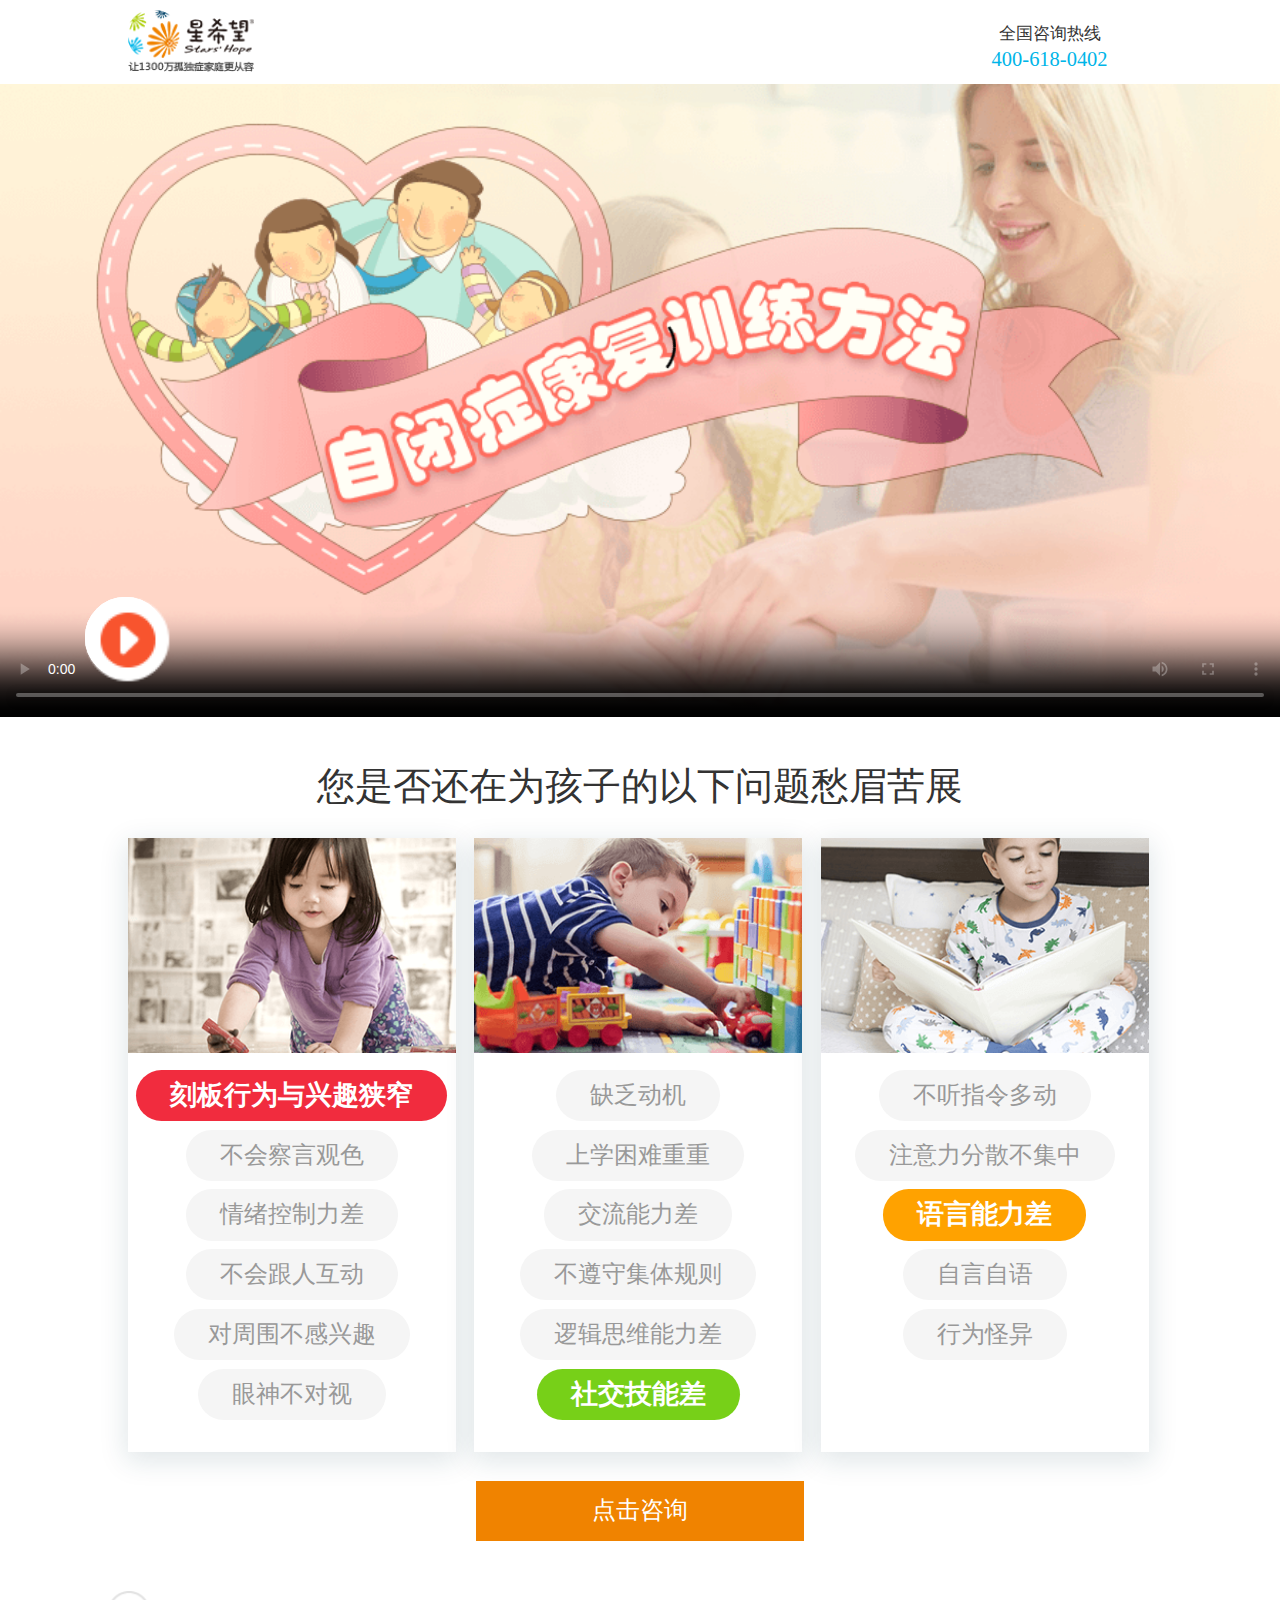
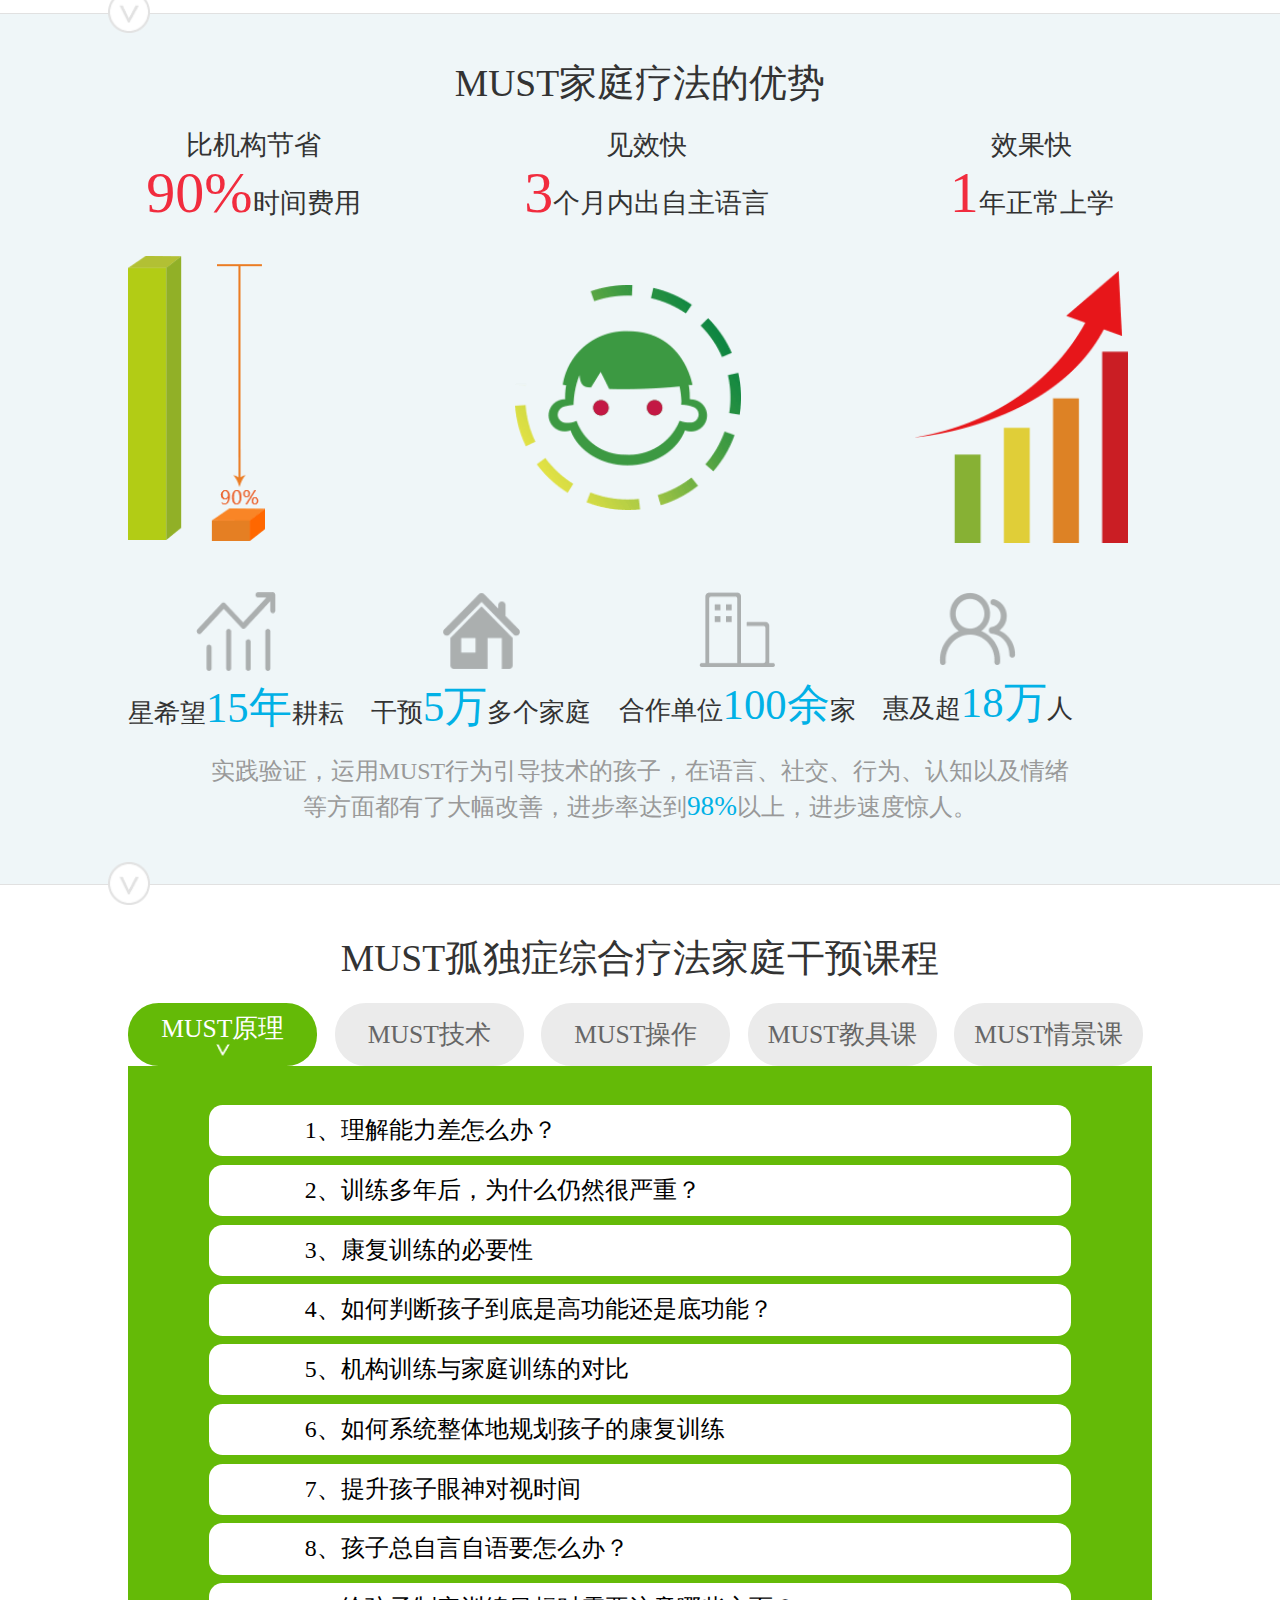
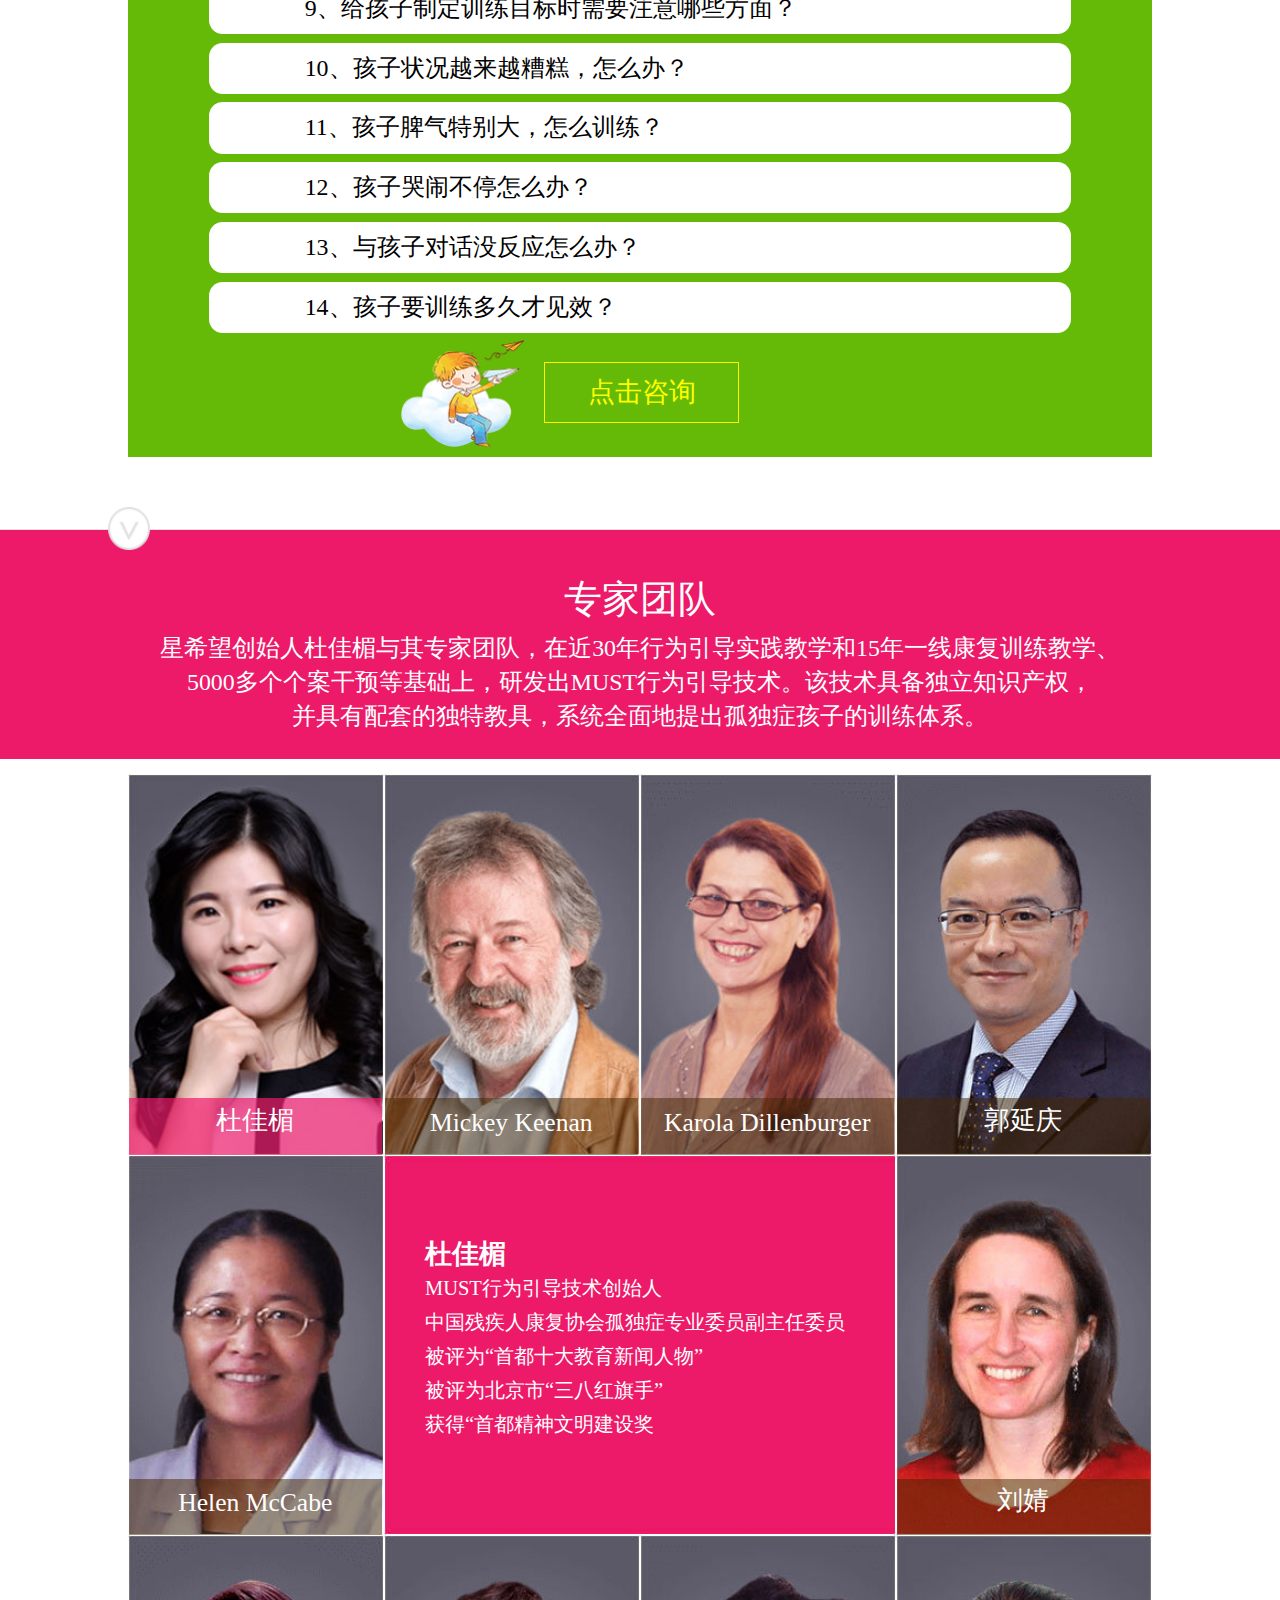
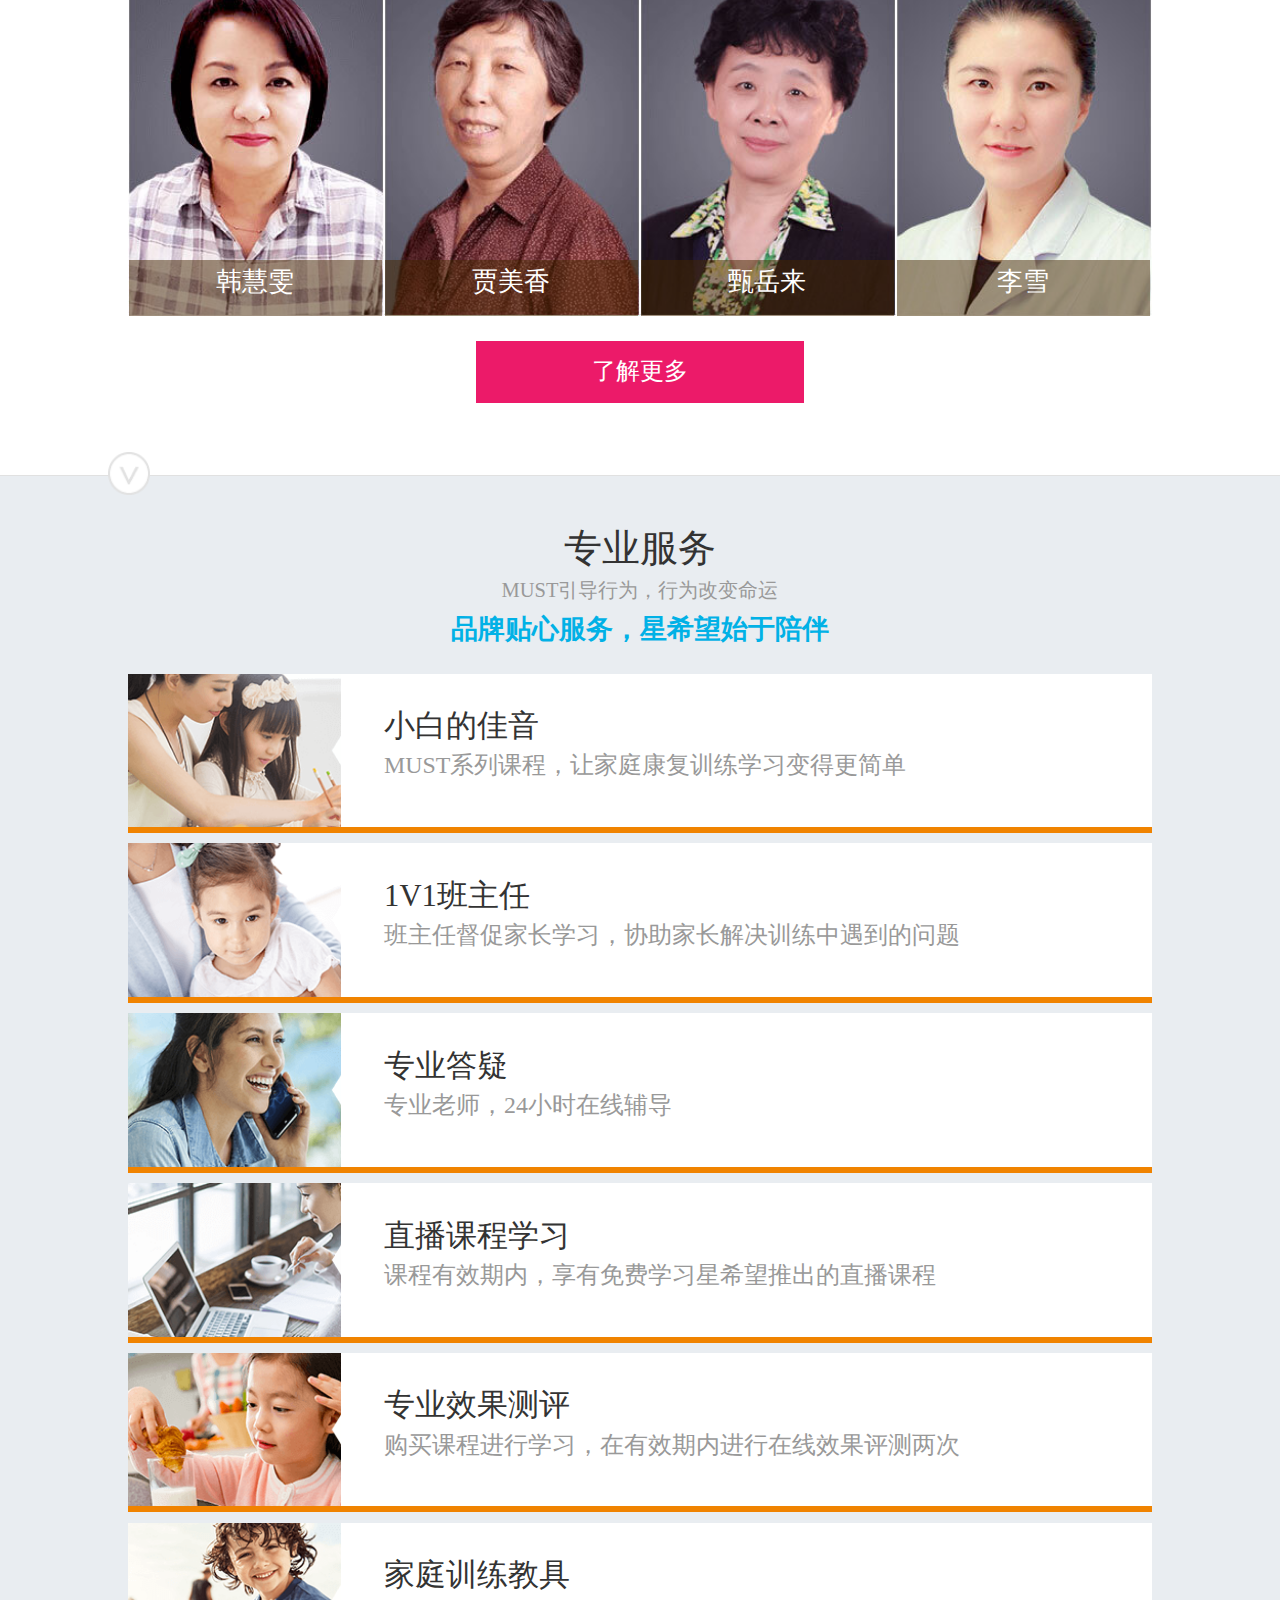
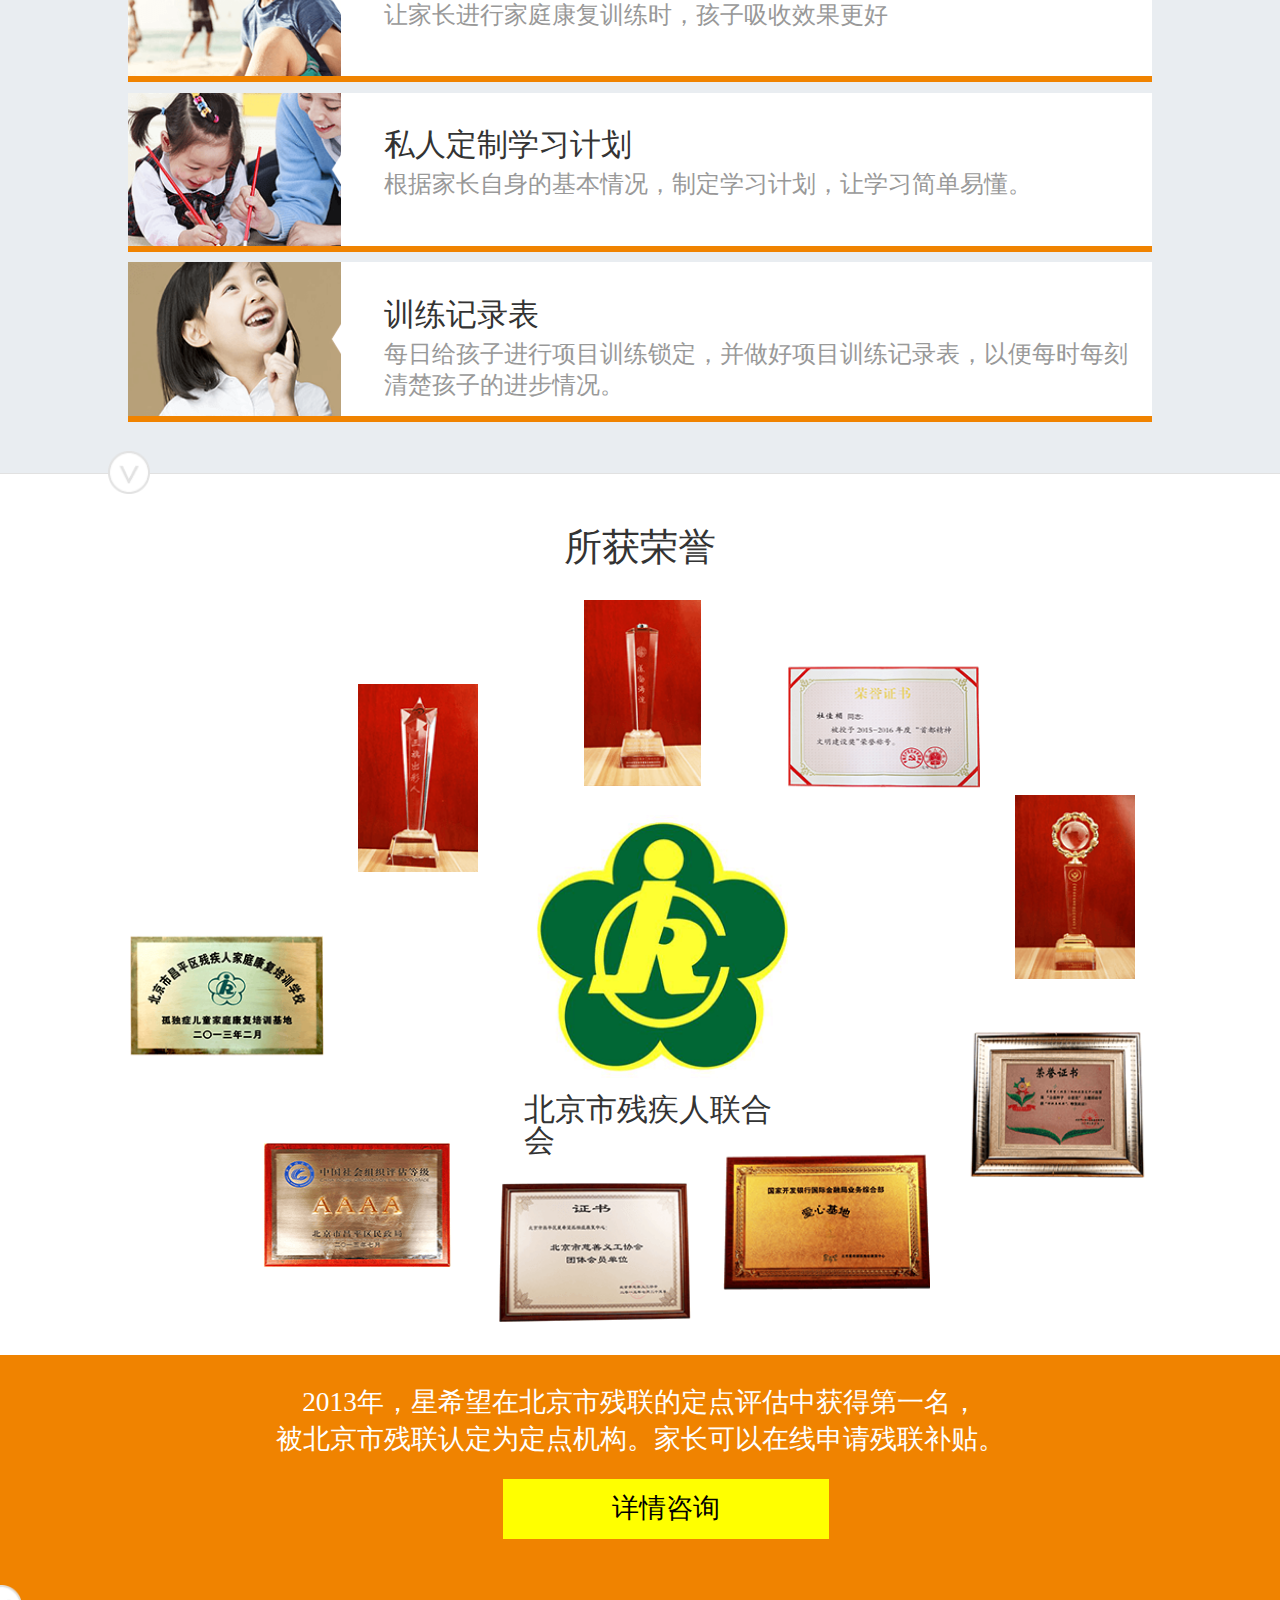
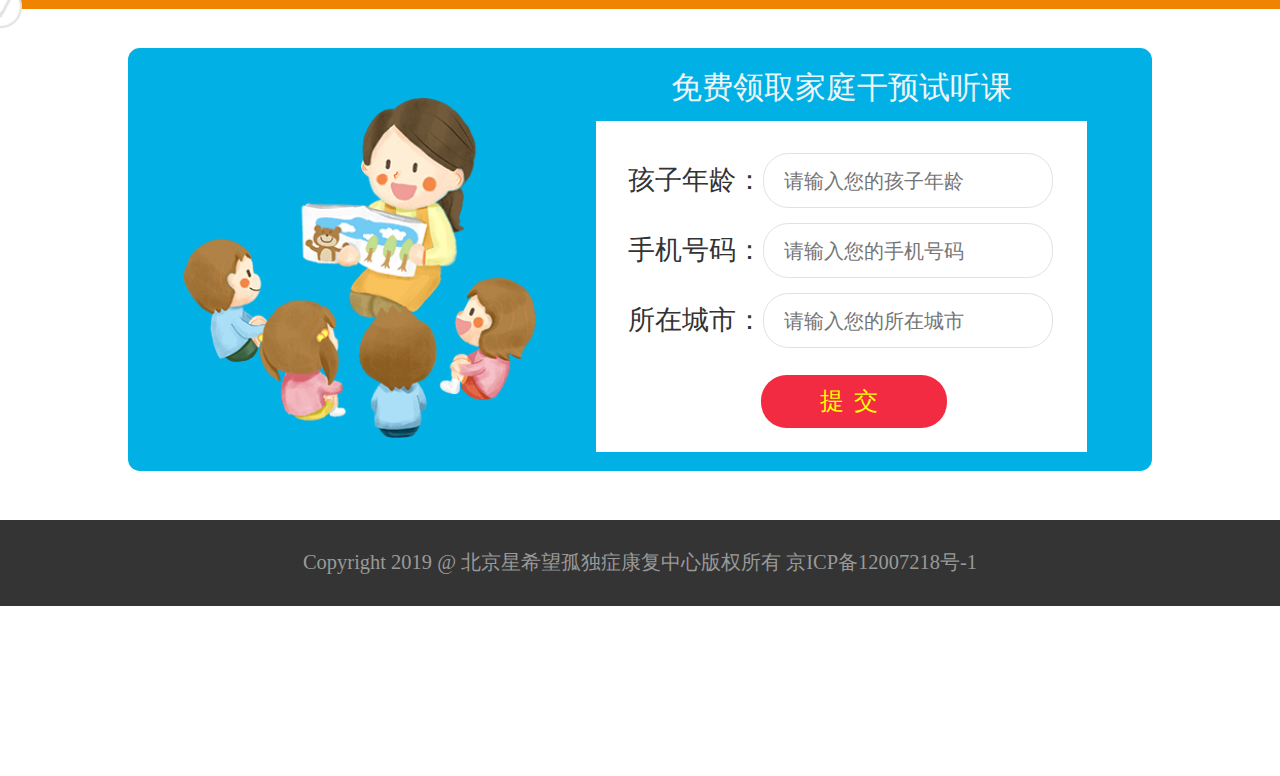
==== m-index.html @ d0482c23 "将页面分成两个" ====
<!DOCTYPE html>
<html lang="en">
<head>
    <meta charset="UTF-8">
    <meta name="viewport" content="width=device-width, initial-scale=1.0">
    <meta http-equiv="X-UA-Compatible" content="ie=edge">
    <meta name="description" content="希望教育成立于2011年，以“MUST行为引导技术”为核心，旗下包括 “星希望康复中心”、“星希望网校”、“MUST研发中心”三大业务板块。致力于为孤独症儿童和家庭及康复训练师，提供评估、干预、培训一体化的专业服务。">
    <title>星希望网校_专注自闭症行业，研发自闭症家庭干预训练课程，让更多家庭更从容!</title>
    <link rel="stylesheet" href="./common/css/reset.css">
    <link rel="stylesheet" href="./mobile/css/index.css">
    <script src="./common/js/jquery-1.11.3.js"></script>
    <script src="./common/js/index.js"></script>
    <script src="./mobile/js/index.js"></script>
   
   
    <script type="text/javascript">
        //移动端   设计图纸是750px
        $(function(){ 
                document.querySelector("html").style.opacity = 1;
                $("html").css("fontSize",parseInt($(window).width()) / 7.5 +"px");
                $(window).resize(function(){
                    $("html").css("fontSize",parseInt($(window).width()) / 7.5 +"px");
                    document.getElementsByTagName("html")[0].style.opacity = 1;
    
                });
           
        });
    </script>
</head>
<body>
   
  
    <!-- 头部部分 -->
    <div class="header">
        <div class="content2 clearfix">
            <div class="logo fl"></div>
            <a href="tel:400-618-0402">
              <div class="contact fr">
                  <p class="p1">全国咨询热线</p>
                  <p class="p2">400-618-0402</p>
              </div>
            </a>
        </div>
    </div>
   
     <!-- 小视频 -->
     <div class="attention">
        <video poster="/common/images/video.png" id="source" src = "https://www.xingxiwang.net/data/upload/videos/video.mp4" type="video/mp4"  preload controls >
            您的浏览器版本过低不支持Video标签，请您升级此浏览器。
        </video>
        <div class="wave-wrap" onclick="playVid()" id="play_btn">
          <div class="circle1"></div>
          <div class="circle2"></div>
          <div class="circle3"></div>
        </div>
    </div>
    <!--存在问题部分 -->
    <div class="problem">
        <div class="content2">
            <div class="pro-h">您是否还在为孩子的以下问题愁眉苦展</div>
            <ul class="pro-list">
                <li>
                    <div class="img">
                        <img src="/common/images/problem.png" alt="">
                    </div>
                    <div class="p-text">
                        <p class="red active">刻板行为与兴趣狭窄</p>
                        <p>不会察言观色</p>
                        <p>情绪控制力差</p>
                        <p>不会跟人互动</p>
                        <p>对周围不感兴趣</p>
                        <p>眼神不对视</p>
                    </div>
                </li>
                <li>
                    <div class="img">
                        <img src="/common/images/problem2.png" alt="">
                    </div>
                    <div class="p-text">
                        <p>缺乏动机</p>
                        <p>上学困难重重</p>
                        <p> 交流能力差</p>
                        <p>不遵守集体规则</p>
                        <p>逻辑思维能力差</p>
                        <p class="green active">社交技能差</p>
                    </div>
                </li>
                <li>
                    <div class="img">
                        <img src="/common/images/problem3.png" alt="">
                    </div>
                    <div class="p-text">
                        <p>不听指令多动</p>
                        <p>注意力分散不集中</p>
                        <p class="yellow active">语言能力差</p>
                        <p>自言自语</p>
                        <p>行为怪异</p>
                    </div>
                </li>
            </ul>
            <a href="https://tb.53kf.com/code/client/10182209/1"class="pro-btn" target="_blank">点击咨询 </a>
            <div class="circle"></div>
        </div>
    </div>
    <!-- MUST家庭疗法的优势 -->
    <div class="advantage">
        <div class="content">
            <div class="adv-h">MUST家庭疗法的优势</div>
            <ul class="adv-list clearfix">
                <li class="adv-li">
                    <div class="adv-txt">
                        比机构节省<br/><span>90%</span>时间费用
                    </div>
                    <div class="adv-img">
                        <img src="/common/images/sdv.png" alt="">
                    </div>
                </li>
                <li class="adv-li2">
                    <div class="adv-txt">
                        见效快<br/><span>3</span>个月内出自主语言
                    </div>
                    <div class="adv-img">
                        <img src="/common/images/sdv2.png" alt="">
                    </div>
                </li>
                <li class="adv-li3">
                    <div class="adv-txt">
                        效果快<br/><span>1</span>年正常上学
                    </div>
                    <div class="adv-img">
                        <img src="/common/images/sdv3.png" alt="">
                    </div>
                </li>
            </ul>
            <ul class="adv-list2">
                <li>
                    <div class="a1"></div>
                    <p>星希望<span>15年</span>耕耘</p>
                </li>
                <li>
                    <div class="a2"></div>
                    <p>干预<span>5万</span>多个家庭</p>
                </li>
                <li>
                    <div class="a3"></div>
                    <p>合作单位<span>100余</span>家</p>
                </li>
                <li>
                    <div class="a4"></div>
                    <p>惠及超<span>18万</span>人</p>
                </li>
            </ul>
            <div class="adv-footer">
                实践验证，运用MUST行为引导技术的孩子，在语言、社交、行为、认知以及情绪<br/>
                等方面都有了大幅改善，进步率达到<span>98%</span>以上，进步速度惊人。
            </div>
            <div class="circle"></div>
        </div>
    </div>
    <!-- MUST孤独症综合疗法家庭干预课程 -->
    <div class="course">
        <div class="content">
            <div class="course-h">MUST孤独症综合疗法家庭干预课程</div>
            <div class="tab">
                <ul class="tab-menu clearfix">
                    <li class="show isrequired"><span>MUST原理</span><i></i></li>
                    <li><span>MUST技术</span></li>
                    <li><span>MUST操作</span></li>
                    <li><span>MUST教具课</span></li>
                    <li><span>MUST情景课</span></li>
                </ul>
                <div class="tab-box">
                    <div>
                        <ul>   
                            <li>1、理解能力差怎么办？</li> 
                            <li>2、训练多年后，为什么仍然很严重？</li>
                            <li>3、康复训练的必要性</li>
                            <li>4、如何判断孩子到底是高功能还是底功能？</li>
                            <li>5、机构训练与家庭训练的对比</li>
                            <li>6、如何系统整体地规划孩子的康复训练</li>
                            <li>7、提升孩子眼神对视时间</li>
                            <li>8、孩子总自言自语要怎么办？</li>
                            <li>9、给孩子制定训练目标时需要注意哪些方面？</li>
                            <li>10、孩子状况越来越糟糕，怎么办？</li>
                            <li>11、孩子脾气特别大，怎么训练？</li>
                            <li>12、孩子哭闹不停怎么办？</li>
                            <li>13、与孩子对话没反应怎么办？</li>
                            <li>14、孩子要训练多久才见效？</li>
                        </ul>
                    </div>
                    <div>
                        <ul>     
                            <li>1、如何训练孩子见人问好？</li> 
                            <li>2、如何利用图片促进孩子语言交流？</li>
                            <li>3、孤独症的孩子能学舞蹈吗？</li>
                            <li>4、只会防说不会主动表达要怎么办？</li>
                            <li>5、如何让孩子脱离辅助？</li>
                            <li>6、如何让孩子脱离辅助？</li>
                            <li>7、怎么能让孩子听我的话？</li>
                            <li>8、孩子康复到什么程度就不用强化了？</li>
                            <li>9、为什么孩子在机构的技能在家里就不会了？</li>
                            <li>10、怎样让孩子学会社交规则？</li>
                            <li>11、哪种训练方法孩子训练效果最好？</li>
                        </ul> 
                    </div>
                    <div>       
                        <ul>
                            <li> 1、怎样才能找到对孩子有效的强化物？</li> 
                            <li> 2、解决孩子课堂中注意力问题</li>
                            <li> 3、如何让孩子记住已通过的项目？</li>
                            <li> 4、怎样给孩子训练效果最好？</li>
                            <li> 5、孩子不愿意坐椅子训练怎么办？</li>
                            <li> 6、孤独症孩子的坐姿训练该注意什么？</li>
                            <li> 7、孩子总喜欢玩手机怎么办？</li>
                            <li> 8、孩子的脚总是乱晃怎么办？</li>
                            <li> 9、如何训练孩子的眼神对视？</li>
                            <li> 10、呼名应答该如何训练？</li>
                            <li> 11、如何让孩子学会轮流？</li>
                            <li> 12、学习社会交往的基础是什么？</li>
                            <li> 13、孩子没有动机怎么办？</li>
                            <li> 14、如何教会孩子分享？</li>
                            <li> 15、怎样让孩子听话？</li>
                            <li> 16、如何才能教会孩子说话？</li>
                            <li> 17、孩子总是喜欢打人怎么办？</li>
                        </ul>   
                    </div>
                    <div>    
                        <ul>
                            <li>1、如何让孩子乖乖坐椅子</li> 
                            <li>2、教孩子呼名应答</li>
                            <li>3、教孩子模仿精细动作---比“耶”</li>
                            <li>4、如何教孩子学会单脚站</li>
                            <li>5、如何教孩子听指令：“拍手”</li>
                            <li>6、如何教孩子端杯子喝水</li>
                            <li>7、教孩子跟人沟通时加称呼</li>
                            <li>8、教孩子陈述某类别物品名字</li>
                            <li>9、如何让孩子主动做作业</li>
                            <li>10、如何教孩子吸引他人注意</li>
                            <li>11、训练孩子完成任务不分心</li>
                            <li>12、教孩子主动收拾物品</li>
                        </ul>
                    </div>
                    <div>    
                        <ul>
                            <li>1、给我苹果</li> 
                            <li>2、给我圆圆的红红的水果</li>
                            <li>3、模仿洗苹果、吃苹果</li>
                            <li>4、命名”阿姨在吃苹果”</li>
                            <li>5、苹果是用来干什么的?</li>
                            <li>6、假装你拿到了一个苹果</li>
                            <li>7、想吃苹果得到红姜是什么心情？</li>
                            <li>8、点头给，摇头不给</li>
                            <li>9、数一数有几个？</li>
                            <li>10、孩子们，现在是苹果时间</li>
                            <li>11、削苹果</li>
                            <li>12、女孩子假装吃苹果</li>
                        </ul>
                       
                    </div>
                    
                </div>
                <a href="https://tb.53kf.com/code/client/10182209/1" target="_blank" class="course-btn">点击咨询</a>
                <p class="course-bg"></p>   
            </div>
            <div class="circle"></div>
        </div>
    </div>
    <!-- 专家团队 -->
    <div class="expert">
        <div class="expert-h">
            <h3>专家团队</h3>
            <p>星希望创始人杜佳楣与其专家团队，在近30年行为引导实践教学和15年一线康复训练教学、<br/>
                5000多个个案干预等基础上，研发出MUST行为引导技术。该技术具备独立知识产权，<br/>
                并具有配套的独特教具，系统全面地提出孤独症孩子的训练体系。</p>
        </div>
        <div class="content">
            
            <ul class="expert-list clearfix">
                    <li class="show-f">
                        <div class="img">
                            <img src="/common/images/1.jpg" alt="">  
                        </div>
                        <div class="mask2"></div>
                        <p class="title">
                        杜佳楣
                        </p>
                    </li>
                    <li>
                        <div class="img">
                            <img src="/common/images/2.jpg" alt="">   
                        </div>
                        <div class="mask2"></div>
                        <p class="title">
                            Mickey Keenan
                        </p>
                    </li>
                    <li>
                        <div class="img">
                            <img src="/common/images/3.jpg" alt="">   
                        </div>
                        <div class="mask2"></div>
                        <p class="title">
                            Karola Dillenburger
                        </p>
                    </li>
                    <li>
                        <div class="img">
                            <img src="/common/images/4.jpg" alt="">  
                        </div>
                        <div class="mask2"></div>
                        <p class="title">
                            郭延庆
                        </p>
                    </li>
                    <li>
                        <div class="img">
                            <img src="/common/images/5.jpg" alt="">    
                        </div>
                        <div class="mask2"></div>
                        <p class="title">
                            Helen McCabe
                        </p>
                    </li>
                    <li class="ml">
                        <div class="img">
                            <img src="/common/images/6.jpg" alt="">    
                        </div>
                        <div class="mask2"></div>
                        <p class="title">
                            刘婧
                        </p>
                    </li>
                    <li>
                        <div class="img">
                            <img src="/common/images/7.jpg" alt="">   
                        </div>
                        <div class="mask2"></div>
                        <p class="title">
                            韩慧雯 
                        </p>
                    </li>
                    <li>
                        <div class="img">
                            <img src="/common/images/8.jpg" alt="">    
                        </div>
                        <div class="mask2"></div>
                        <p class="title">
                            贾美香 
                        </p>
                    </li>
                    <li>
                        <div class="img">
                            <img src="/common/images/9.jpg" alt="">    
                        </div>
                        <div class="mask2"></div>
                        <p class="title">
                            甄岳来
                        </p>
                    </li>
                    <li>
                        <div class="img">
                            <img src="/common/images/10.jpg" alt="">    
                        </div>
                        <div class="mask2"></div>
                        <p class="title">
                            李雪 
                        </p>
                    </li>
            </ul>
            <div class="expert-c">
                <div class="show-c">
                    <h3>杜佳楣</h3>
                    <p>MUST行为引导技术创始人</p>
                    <p>中国残疾人康复协会孤独症专业委员副主任委员</p>
                    <p>被评为“首都十大教育新闻人物”</p>
                    <p>被评为北京市“三八红旗手”</p>
                    <p>获得“首都精神文明建设奖</p>
                </div>
                <div>
                    <h3> Mickey Keenan</h3>
                    <p> 北爱尔兰阿尔斯特大学</p>
                    <p>心理学院教授</p>
                    <p>曾获2008年度行为分析</p>
                    <p>发展协会公共服务奖</p>
                </div>
                <div>
                    <h3> Karola Dillenburger</h3>
                    <p> 博士生导师</p>
                    <p>英国贝尔法斯特女王大学教育</p>
                    <p>学院行为分析中心的主任</p>
                    <p>关注基于实证研究的弱势儿童早期干预，尤其是自闭症谱系障碍儿童多次受邀参加美国、印度、欧洲和澳大利亚等国际会议</p>
                </div>
                <div>
                    <h3> 郭延庆</h3>
                    <p>北京医科大学 副教授 </p>
                    <p>副院（所）长</p>
                    <p>曾任国际应用行为分析协会</p>
                    <p>中国分会主席</p>
                </div>
                <div>
                    <h3> Helen McCabe</h3>
                    <p>美国印第安纳大学的</p>
                    <p>特殊教育/国际教育博士</p>
                    <p>美国五项目：国际孤独症和其他障碍支持机构，创始人之一</p>
                    <p> Hussman孤独症研究所的研究员</p>
                </div>
                <div>
                    <h3>刘靖</h3>
                    <p>硕士研究生导师</p>
                    <p>中华医学会精神病学分会儿童青少年精神病学组秘书长 </p>
                    <p>亚洲儿童青少年精神医学及相关学科学会副主席</p>
                    <p>中国残疾人联合会孤独症委员会委员</p>   
                </div>
                <div>
                    <h3>韩慧雯</h3>
                    <p>台中市语言治疗师公会监事</p>
                    <p>台中市教育局巡回辅导语言治疗师</p>
                    <p>台中市融合教育支持协会顾问</p> 
                </div>
                <div>
                    <h3>贾美香</h3>
                    <p>北京大学第六医院主任医师</p>
                    <p>中国残疾人联合会孤独症委员会副主任</p>
                </div>
                <div>
                    <h3>甄岳来</h3>
                    <p> 北京信息科技大学教师</p>
                    <p>孤独症家长，长期从事孤独症教育研究</p>
                </div>
                <div>
                    <h3>李雪</h3>
                    <p> 博士，北京大学第六医院儿科副主任</p>
                    <p>中国残疾人康复协会应用行为分析专业委员会副主任委员、副秘书长</p>
                    <p>北京市孤独症儿童康复协会理事</p>
                </div>
            </div>
            <a href="https://tb.53kf.com/code/client/10182209/1" class="expert-btn" target="_blank"> 了解更多</a>
            <div class="circle"></div> 
        </div>       
    </div>
    <!-- 专业服务 -->
    <div class="serve">
        <div class="content">
        <h3>专业服务</h3>
            <div class="serve-h">MUST引导行为，行为改变命运</div>
            <div class="serve-h2">品牌贴心服务，星希望始于陪伴</div>
            <ul class="serve-list">
                <li class="clearfix">
                   <div class="img fl">
                       <img src="/common/images/serve.png" alt="">
                   </div> 
                   <div class="text fr">
                        <h4>小白的佳音</h4>
                        <p>MUST系列课程，让家庭康复训练学习变得更简单</p>
                   </div>
                </li>
                <li class="clearfix">
                    <div class="img fl">
                        <img src="/common/images/serve2.png" alt="">
                    </div> 
                    <div class="text fr">
                        <h4>1V1班主任</h4>
                        <p>班主任督促家长学习，协助家长解决训练中遇到的问题</p>
                    </div>
                </li>
                <li class="clearfix">
                    <div class="img fl">
                        <img src="/common/images/serve3.png" alt="">
                    </div> 
                    <div class="text fr">
                        <h4>专业答疑</h4>
                        <p>专业老师，24小时在线辅导</p>
                    </div>
                </li>
                <li class="clearfix">
                    <div class="img fl">
                        <img src="/common/images/serve4.png" alt="">
                    </div> 
                    <div class="text fr">
                        <h4>直播课程学习</h4>
                        <p>课程有效期内，享有免费学习星希望推出的直播课程</p>
                    </div>
                </li>
                <li class="clearfix">
                    <div class="img fl">
                        <img src="/common/images/serve5.png" alt="">
                    </div> 
                    <div class="text fr">
                        <h4>专业效果测评</h4>
                        <p>购买课程进行学习，在有效期内进行在线效果评测两次</p>
                    </div>
                </li>
                <li class="clearfix">
                    <div class="img fl">
                        <img src="/common/images/serve6.png" alt="">
                    </div> 
                    <div class="text fr">
                        <h4>家庭训练教具</h4>
                        <p>让家长进行家庭康复训练时，孩子吸收效果更好</p>
                    </div>
                </li>
                <li class="clearfix">
                    <div class="img fl">
                        <img src="/common/images/serve7.png" alt="">
                    </div> 
                    <div class="text fr">
                        <h4>私人定制学习计划</h4>
                        <p>根据家长自身的基本情况，制定学习计划，让学习简单易懂。</p>
                    </div>
                </li>
                <li class="clearfix">
                    <div class="img fl">
                        <img src="/common/images/serve8.png" alt="">
                    </div> 
                    <div class="text fr">
                        <h4>训练记录表</h4>
                        <p>每日给孩子进行项目训练锁定，并做好项目训练记录表，以便每时每刻清楚孩子的进步情况。</p>
                    </div>
                </li>
            </ul>
            <div class="circle"></div> 
        </div>
    </div>
    <!-- 所获荣誉 -->
    <div class="honor">
        <div class="content">
            <div class="honor-h">所获荣誉</div>
            <ul class="honor-list">
                <li class="h1">
                    <img src="/common/images/honor.png" alt="">
                </li>
                <li class="h2">
                    <img src="/common/images/honor2.png" alt="">
                </li>
                <li class="h3">
                    <img src="/common/images/honor3.png" alt="">
                </li>
                <li class="h4">
                    <img src="/common/images/honor4.png" alt="">
                </li>
                <li class="h5">
                    <img src="/common/images/honor5.png" alt="">
                </li>
                <li class="h6">
                    <img src="/common/images/honor6.png" alt="">
                </li>
                <li class="h7">
                    <img src="/common/images/honor7.png" alt="">
                </li>
                <li class="h8">
                    <img src="/common/images/honor8.png" alt="">
                </li>
                <li class="h9">
                    <img src="/common/images/honor9.png" alt="">
                </li>
                <li class="h10">
                    <img src="/common/images/honor-bg.png" alt="">
                </li>
                <li class="h11">北京市残疾人联合会</li>
            </ul>
        </div>
        <div class="honor-footer">
            <div class="content">
                <p>
                    2013年，星希望在北京市残联的定点评估中获得第一名， <br/>
                    被北京市残联认定为定点机构。家长可以在线申请残联补贴。
                </p>
                <a href="https://tb.53kf.com/code/client/10182209/1" class="honor-btn" target="_blank">详情咨询</a>
            </div>
           
        </div>
        <div class="circle"></div> 
    </div>
    <!-- 表单 -->
    <div class="form">
        <div class="content">
           <div class="form-c clearfix">
               <div class="f-left fl"></div>
               <div class="f-right fr">
                   <h3>免费领取家庭干预试听课</h3>
                   <div class="f-c">
                       <div>
                            <span>孩子年龄：</span><input type="text" placeholder="请输入您的孩子年龄">
                       </div>
                       <div>
                            <span>手机号码：</span><input type="text" placeholder="请输入您的手机号码" id="iphone">
                       </div>
                       <div>
                            <span>所在城市：</span><input type="text" placeholder="请输入您的所在城市">
                       </div>
                       <a href="javascript:" class="form-btn" id="submit">提交</a>
                   </div>
               </div>
           </div> 
        </div>
    </div>
    <!-- footer -->
    <div class="footer">
        Copyright 2019 @ 北京星希望孤独症康复中心版权所有 京ICP备12007218号-1
    </div>

    <!-- 返回顶部 -->
    <div id="back"></div>
    <script>
        var myvideo=document.getElementById("source");
        var btn=document.getElementById("play_btn");
        
            //播放视频
            function playVid(){
                myvideo.play();
                btn.style.display="none";
                
            }
            //暂停视频
            function pauseVid(){
                myvideo.pause();
            }
    </script>
    <!-- <script>
        (function() {var _53code = document.createElement("script");
        _53code.src = "https://tb.53kf.com/code/code/10182209/1";
        var s = document.getElementsByTagName("script")[0]; 
        s.parentNode.insertBefore(_53code, s);})
        ();
    </script> -->
   
</body>
</html>
---- mobile/css/index.css ----
div#mobile_icon_div {
  font-size: 0;
}
html {
  opacity: 0;
}
body {
  font-size: .1rem;
}
.content {
  width: 6rem;
  margin: 0 auto;
}
.content2 {
  width: 6rem;
  margin: 0 auto;
}
.header {
  width: 100%;
  height: .49rem;
  background: #fff;
  position: fixed;
  top: 0;
  left: 0;
  z-index: 1002;
}
.header .logo {
  width: .74rem;
  height: .36rem;
  background: url(../../common/images/logo.png);
  background-size: 100% 100%;
  margin-top: .06rem;
}
.header .contact {
  width: 1.2rem;
  text-align: center;
  margin-top: .12rem;
}
.header .contact .p1 {
  font-size: .1rem;
  line-height: .16rem;
  color: #333333;
}
.header .contact .p2 {
  font-size: .12rem;
  color: #00b5e8;
}
.attention {
  height: 4.2rem;
  width: 100%;
  position: relative;
}
.attention video {
  position: absolute;
  width: 100%;
  height: 100%;
  top: 0;
  left: 50%;
  margin-left: -3.75rem;
}
@keyframes warn {
  0% {
    transform: scale(1);
    opacity: 0.4;
  }
  50% {
    transform: scale(1.6);
    opacity: 0.1;
  }
  100% {
    transform: scale(1.8);
    opacity: 0;
  }
}
.attention .wave-wrap {
  position: absolute;
  left: .50rem;
  bottom: .20rem;
  width: .50rem;
  height: .50rem;
  background: url(../../common/images/btn_play.png);
  background-size: 100% 100%;
  z-index: 2;
}
.attention .wave-wrap .circle1,
.attention .wave-wrap .circle2,
.attention .wave-wrap .circle3 {
  position: absolute;
  z-index: 1;
  width: .4rem;
  height: .4rem;
  border: .04rem solid #fff;
  border-radius: 50%;
  animation: warn 3s ease-out;
  animation-iteration-count: infinite;
}
.attention .wave-wrap .circle2 {
  animation-delay: 1.5s;
}
.attention .wave-wrap .circle3 {
  animation-delay: 3s;
}
.problem {
  height: 4.95rem;
  width: 100%;
  background: #fff;
  position: relative;
  border-bottom: 1px solid #e1e1e1;
  margin-top: .3rem;
}
.problem .pro-h {
  font-size: .22rem;
  line-height: .22rem;
  color: #333333;
  text-align: center;
}
.problem .pro-list {
  width: 6rem;
  margin: .19rem auto 0;
  height: 3.6rem;
}
.problem .pro-list li {
  float: left;
  margin-left: .11rem;
  width: 1.92rem;
  height: 100%;
  background-color: #ffffff;
  box-shadow: 0px 0.04rem 0.15rem 0.01rem rgba(14, 62, 77, 0.13);
}
.problem .pro-list li:first-child {
  margin-left: 0;
}
.problem .pro-list li .img {
  width: 100%;
  height: 1.26rem;
}
.problem .pro-list li .img img {
  width: 100%;
  height: 100%;
}
.problem .pro-list li .p-text {
  margin-top: .10rem;
  text-align: center;
}
.problem .pro-list li .p-text p {
  height: .3rem;
  line-height: .3rem;
  padding: 0 .20rem;
  text-align: center;
  border: solid 1px #d1d1d1;
  border-radius: .15rem;
  border: none;
  background: #f5f5f5;
  margin-bottom: .05rem;
  font-size: .14rem;
  color: #999999;
  display: inline-block;
}
.problem .pro-list li .p-text .active {
  color: #fff;
  font-weight: bold;
  font-size: .16rem;
}
.problem .pro-list li .p-text .red {
  background: #f12c3e;
  border: none;
}
.problem .pro-list li .p-text .green {
  background: #77d018;
  border: none;
}
.problem .pro-list li .p-text .yellow {
  background: #ffa200;
  border: none;
}
.problem .pro-btn {
  display: block;
  width: 1.92rem;
  height: .35rem;
  background-color: #f08300;
  font-size: .14rem;
  line-height: .35rem;
  color: #ffffff;
  text-align: center;
  position: absolute;
  bottom: .42rem;
  left: 50%;
  margin-left: -0.96rem;
}
.circle {
  width: .25rem;
  height: .25rem;
  background: url(../../common/images/circle.png);
  background-size: 100% 100%;
  position: absolute;
  bottom: -0.12rem;
  margin-left: -0.12rem;
  z-index: 1000;
}
.advantage {
  height: 4.8rem;
  padding-top: .30rem;
  background-color: #eff6f8;
  position: relative;
  border-bottom: 1px solid #e1e1e1;
}
.advantage .adv-h {
  font-size: .22rem;
  line-height: .22rem;
  text-align: center;
  color: #333333;
}
.advantage .adv-list {
  margin-top: .17rem;
}
.advantage .adv-list li {
  float: left;
  margin-left: .8rem;
}
.advantage .adv-list li .adv-txt {
  font-size: .16rem;
  line-height: .16rem;
  color: #333333;
  text-align: center;
  margin-bottom: .17rem;
}
.advantage .adv-list li .adv-txt span {
  font-size: .34rem;
  line-height: .40rem;
  color: #f12c3e;
}
.advantage .adv-list li:first-child {
  margin-left: 0;
}
.advantage .adv-list .adv-li {
  width: 1.47rem;
}
.advantage .adv-list .adv-li .adv-img {
  width: .80rem;
  height: 1.67rem;
}
.advantage .adv-list .adv-li .adv-img img {
  width: 100%;
  height: 100%;
}
.advantage .adv-list .adv-li2 {
  width: 1.54rem;
}
.advantage .adv-list .adv-li2 .adv-img {
  width: 1.32rem;
  height: 1.32rem;
  margin-top: .34rem;
}
.advantage .adv-list .adv-li2 .adv-img img {
  width: 100%;
  height: 100%;
}
.advantage .adv-list .adv-li3 {
  width: 1.37rem;
}
.advantage .adv-list .adv-li3 .adv-img {
  width: 1.25rem;
  height: 1.59rem;
  margin-top: .26rem;
}
.advantage .adv-list .adv-li3 .adv-img img {
  width: 100%;
  height: 100%;
}
.advantage .adv-list2 {
  margin-top: .29rem;
  height: .80rem;
}
.advantage .adv-list2 li {
  float: left;
  margin-left: .16rem;
}
.advantage .adv-list2 li:first-child {
  margin-left: 0;
}
.advantage .adv-list2 li .a1 {
  width: .47rem;
  height: .46rem;
  background: url(../../common/images/icon.png);
  background-size: 100% 100%;
  margin: 0 auto;
}
.advantage .adv-list2 li .a2 {
  width: .45rem;
  height: .45rem;
  background: url(../../common/images/icon2.png);
  background-size: 100% 100%;
  margin: 0 auto;
}
.advantage .adv-list2 li .a3 {
  width: .45rem;
  height: .44rem;
  background: url(../../common/images/icon3.png);
  background-size: 100% 100%;
  margin: 0 auto;
}
.advantage .adv-list2 li .a4 {
  width: .45rem;
  height: .43rem;
  background: url(../../common/images/icon4.png);
  background-size: 100% 100%;
  margin: 0 auto;
}
.advantage .adv-list2 li p {
  font-size: .15rem;
  line-height: .28rem;
  margin-top: .08rem;
  color: #333333;
}
.advantage .adv-list2 li p span {
  font-size: .25rem;
  color: #01b1e6;
}
.advantage .adv-footer {
  height: .45rem;
  font-size: .14rem;
  line-height: .20rem;
  margin-top: .15rem;
  color: #999999;
  text-align: center;
}
.advantage .adv-footer span {
  font-size: .16rem;
  color: #01b1e6;
}
.course {
  padding: .32rem 0 .42rem;
  width: 100%;
  background: #fff;
  position: relative;
  border-bottom: 1px solid #e1e1e1;
}
.course .course-h {
  font-size: .22rem;
  line-height: .22rem;
  color: #333333;
  text-align: center;
}
.course .tab {
  width: 100%;
  margin-top: .15rem;
  position: relative;
}
.course .tab .tab-menu {
  width: 100%;
  height: .37rem;
}
.course .tab .tab-menu li {
  width: 1.11rem;
  height: 100%;
  float: left;
  line-height: .37rem;
  background-color: #ebebeb;
  border-radius: .18rem .18rem .18rem .18rem;
  margin-left: .10rem;
  font-size: .15rem;
  color: #666666;
  text-align: center;
  cursor: pointer;
  position: relative;
}
.course .tab .tab-menu li:first-child {
  margin-left: 0;
}
.course .tab .tab-menu li i {
  width: .08rem;
  height: .07rem;
  display: block;
  position: absolute;
  bottom: .06rem;
  left: 50%;
  margin-left: -0.04rem;
  background: url(../../common/images/course-icon.png);
  background-size: 100% 100%;
}
.course .tab .tab-menu .show {
  line-height: .30rem;
  background-color: #64ba07;
  color: #fff;
}
.course .tab .tab-box {
  padding: .23rem 0 .68rem;
  width: 100%;
  background: #64ba07;
}
.course .tab .tab-box div {
  display: none;
}
.course .tab .tab-box div:first-child {
  display: block;
}
.course .tab .tab-box ul {
  width: 5.05rem;
  margin: 0 auto;
}
.course .tab .tab-box ul li {
  text-indent: .56rem;
  margin-bottom: .05rem;
  width: 100%;
  height: .30rem;
  line-height: .30rem;
  font-size: .14rem;
  border-radius: .08rem;
  background-color: #ffffff;
}
.course .tab .course-btn {
  width: 1.13rem;
  height: .35rem;
  border: solid 1px #fff100;
  font-size: .16rem;
  line-height: .35rem;
  color: #ffff00;
  text-align: center;
  position: absolute;
  bottom: .20rem;
  left: 50%;
  margin-left: -0.56rem;
}
.course .tab .course-bg {
  width: .72rem;
  height: .63rem;
  background: url(../../common/images/course-bg.png);
  background-size: 100% 100%;
  position: absolute;
  bottom: .06rem;
  left: 1.60rem;
}
.expert {
  width: 100%;
  height: 9.05rem;
  position: relative;
  border-bottom: 1px solid #e1e1e1;
}
.expert .expert-h {
  width: 100%;
  height: 1.04rem;
  padding-top: .30rem;
  font-size: .14rem;
  line-height: .20rem;
  background-color: #ec1a69;
  text-align: center;
  color: #ffffff;
}
.expert .expert-h h3 {
  font-size: .22rem;
  line-height: .22rem;
  color: #ffffff;
  margin-bottom: .07rem;
}
.expert .expert-list {
  width: 100%;
  height: 6.66rem;
  margin: .09rem auto .18rem;
}
.expert .expert-list li {
  float: left;
  width: 1.5rem;
  height: 2.23rem;
  position: relative;
}
.expert .expert-list li .img {
  width: 100%;
  height: 100%;
  position: absolute;
  top: 0;
  left: 0;
}
.expert .expert-list li .img img {
  width: 100%;
  height: 100%;
}
.expert .expert-list li .title {
  padding: .10rem 0;
  font-size: .15rem;
  width: 1.48rem;
  position: absolute;
  left: 1px;
  bottom: 0;
  text-align: center;
  color: #ffffff;
  z-index: 99;
}
.expert .expert-list li .mask2 {
  position: absolute;
  background: #442500;
  opacity: 0.5;
  filter: alpha(opacity=50);
  left: 1px;
  bottom: 0;
  z-index: 40;
  height: .33rem;
  width: 1.48rem;
}
.expert .expert-list .ml {
  margin-left: 3rem;
}
.expert .expert-list .show-f .mask2 {
  background: #ec1a69;
  opacity: 0.7;
  filter: alpha(opacity=70);
}
.expert .expert-c {
  width: 3rem;
  height: 2.23rem;
  top: 3.66rem;
  left: 50%;
  margin-left: -1.5rem;
  border: none;
  background: url(../../common/images/bg.jpg);
  background-size: 100% 100%;
  position: absolute;
}
.expert .expert-c div {
  padding: .48rem .24rem 0 .24rem;
  font-size: .12rem;
  line-height: .20rem;
  color: #ffffff;
  display: none;
}
.expert .expert-c div h3 {
  font-size: .16rem;
  font-weight: bold;
}
.expert .expert-c .show-c {
  display: block;
}
.expert .expert-btn {
  width: 1.92rem;
  height: .36rem;
  line-height: .36rem;
  font-size: .14rem;
  text-align: center;
  background-color: #ec1a69;
  color: #ffffff;
  display: block;
  margin: 0 auto;
}
.serve {
  width: 100%;
  height: 9.04rem;
  padding-top: .32rem;
  background-color: #e9edf1;
  position: relative;
  border-bottom: 1px solid #e1e1e1;
}
.serve h3 {
  font-size: .22rem;
  line-height: .22rem;
  color: #333333;
  text-align: center;
}
.serve .serve-h {
  font-size: .12rem;
  line-height: .12rem;
  margin: .07rem 0 .09rem;
  color: #999999;
  text-align: center;
}
.serve .serve-h2 {
  font-size: .16rem;
  line-height: .16rem;
  color: #01b1e6;
  text-align: center;
  font-weight: bold;
}
.serve .serve-list {
  width: 100%;
  height: 7.84rem;
  margin-top: .18rem;
}
.serve .serve-list li {
  width: 100%;
  height: .90rem;
  background-color: #ffffff;
  border-bottom: 0.04rem solid #f08300;
  margin-bottom: .06rem;
}
.serve .serve-list li .img {
  width: 1.25rem;
  height: .90rem;
}
.serve .serve-list li .img img {
  width: 100%;
  height: 100%;
}
.serve .serve-list li .text {
  width: 4.4rem;
  padding-left: .25rem;
  padding-right: .10rem;
  height: 100%;
}
.serve .serve-list li .text h4 {
  font-size: .18rem;
  line-height: .18rem;
  margin: .22rem 0 .05rem;
  color: #333333;
}
.serve .serve-list li .text p {
  font-size: .14rem;
  line-height: .18rem;
  color: #999999;
}
.honor {
  height: 6.32rem;
  padding-top: .32rem;
  position: relative;
  border-bottom: 1px solid #e1e1e1;
}
.honor .honor-h {
  font-size: .22rem;
  line-height: .22rem;
  color: #333333;
  text-align: center;
}
.honor .honor-list {
  position: relative;
  height: 4.25rem;
  margin-top: .20rem;
  margin-bottom: .17rem;
}
.honor .honor-list li {
  font-size: .18rem;
  line-height: .18rem;
  color: #333333;
  position: absolute;
}
.honor .honor-list li img {
  width: 100%;
  height: 100%;
}
.honor .honor-list .h1 {
  top: .49rem;
  left: 1.35rem;
  width: .70rem;
  height: 1.10rem;
}
.honor .honor-list .h2 {
  top: 0;
  left: 2.67rem;
  width: .69rem;
  height: 1.09rem;
}
.honor .honor-list .h3 {
  top: .35rem;
  right: 1rem;
  width: 1.15rem;
  height: .77rem;
}
.honor .honor-list .h4 {
  top: 2.51rem;
  right: 0;
  width: 1.12rem;
  height: .88rem;
}
.honor .honor-list .h5 {
  left: 2.15rem;
  bottom: 0;
  width: 1.18rem;
  height: .85rem;
}
.honor .honor-list .h6 {
  right: 1.30rem;
  bottom: .18rem;
  width: 1.22rem;
  height: .86rem;
}
.honor .honor-list .h7 {
  left: .75rem;
  bottom: .31rem;
  width: 1.17rem;
  height: .82rem;
}
.honor .honor-list .h8 {
  top: 1.92rem;
  left: 0;
  width: 1.17rem;
  height: .79rem;
}
.honor .honor-list .h9 {
  top: 1.14rem;
  right: .10rem;
  width: .70rem;
  height: 1.08rem;
}
.honor .honor-list .h10 {
  width: 1.48rem;
  height: 1.65rem;
  top: 1.26rem;
  left: 2.39rem;
}
.honor .honor-list .h11 {
  width: 1.62rem;
  height: .19rem;
  top: 2.90rem;
  left: 2.32rem;
}
.honor .honor-footer {
  width: 100%;
  height: 1.32rem;
  padding-top: .17rem;
  background-color: #f08300;
  position: relative;
}
.honor .honor-footer p {
  font-size: .16rem;
  line-height: .22rem;
  color: #ffffff;
  text-align: center;
}
.honor .honor-footer .honor-btn {
  width: 1.91rem;
  height: .35rem;
  font-size: .16rem;
  line-height: .35rem;
  bottom: .41rem;
  left: 50%;
  margin-left: -0.8rem;
  background-color: #ffff00;
  color: #000000;
  text-align: center;
  display: block;
  position: absolute;
}
.form {
  height: 2.77rem;
  padding-top: .23rem;
}
.form .form-c {
  width: 6rem;
  height: 2.48rem;
  border-radius: .07rem;
  background-color: #01b1e6;
}
.form .form-c .f-left {
  width: 2.07rem;
  height: 2.00rem;
  margin: .29rem 0 0 .32rem;
  background: url(../../common/images/form.png);
  background-size: 100% 100%;
}
.form .form-c .f-right {
  width: 2.88rem;
  height: 2.33rem;
  padding-top: .15rem;
  margin-right: .38rem;
}
.form .form-c .f-right h3 {
  font-size: .18rem;
  line-height: .18rem;
  color: #eff6f8;
  text-align: center;
}
.form .form-c .f-right .f-c {
  margin-top: .10rem;
  width: 2.69rem;
  height: 1.75rem;
  padding: .19rem 0 0 .19rem;
  background-color: #ffffff;
}
.form .form-c .f-right .f-c div {
  margin-bottom: .1rem;
  height: .31rem;
  position: relative;
}
.form .form-c .f-right .f-c span {
  font-size: .16rem;
  line-height: .32rem;
  color: #333333;
}
.form .form-c .f-right .f-c input {
  position: absolute;
  top: 0;
  right: .2rem;
  width: 1.69rem;
  height: .31rem;
  line-height: .31rem;
  border-radius: .15rem;
  text-indent: .12rem;
  font-size: .12rem;
  background-color: #ffffff;
  border: solid 1px #e1e1e1;
  color: #999999;
}
.form .form-c .f-right .f-c .form-btn {
  width: 1.09rem;
  height: .31rem;
  border-radius: .15rem;
  font-size: .14rem;
  line-height: .31rem;
  letter-spacing: .06rem;
  margin: .17rem 0 0 .78rem;
  background-color: #f22b43;
  color: #ffff00;
  text-align: center;
  display: block;
}
.footer {
  width: 100%;
  height: .5rem;
  font-size: .12rem;
  line-height: .5rem;
  margin-bottom: 1rem;
  background: #343434;
  color: #999999;
  text-align: center;
}
#back {
  display: none;
  /* 默认隐藏 */
  position: fixed;
  bottom: 1.5rem;
  right: .20rem;
  z-index: 99;
  cursor: pointer;
  width: .50rem;
  height: .50rem;
  background: url(../../common/images/back.png);
  background-size: 100% 100%;
}
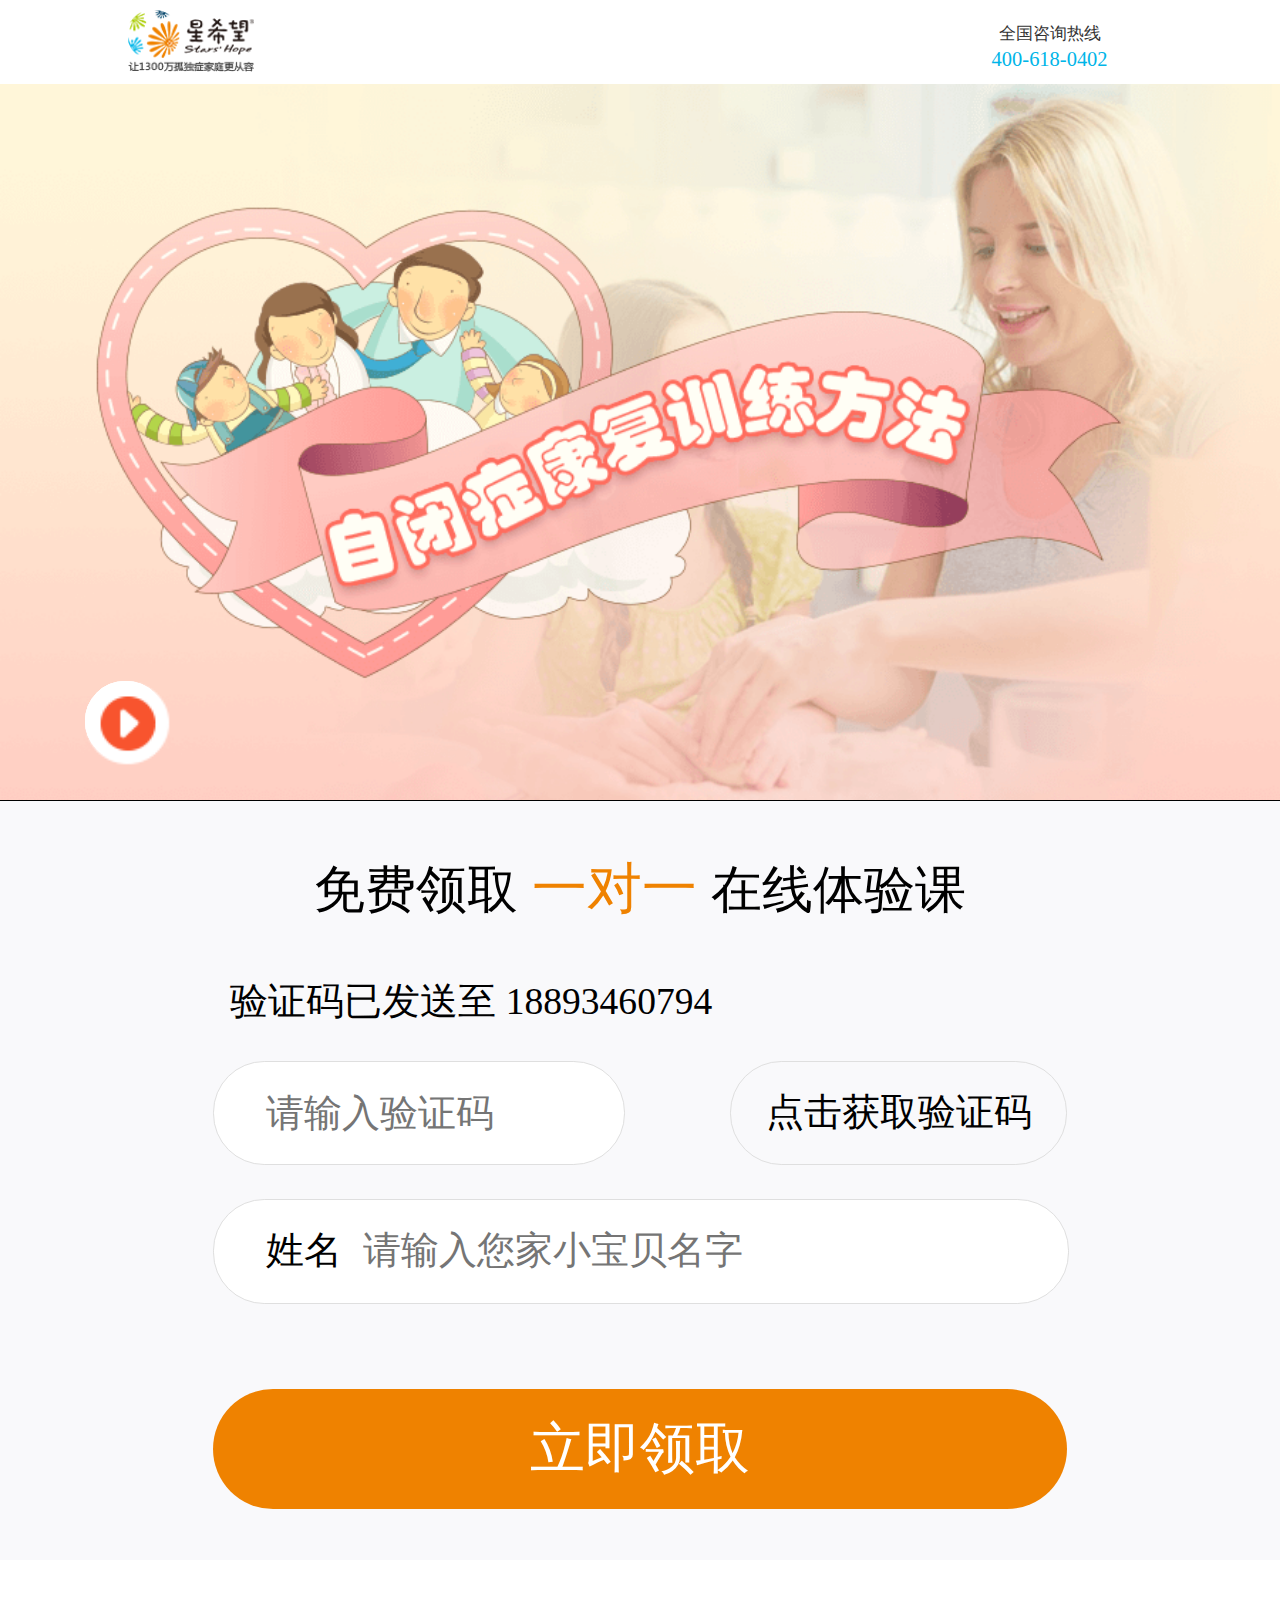
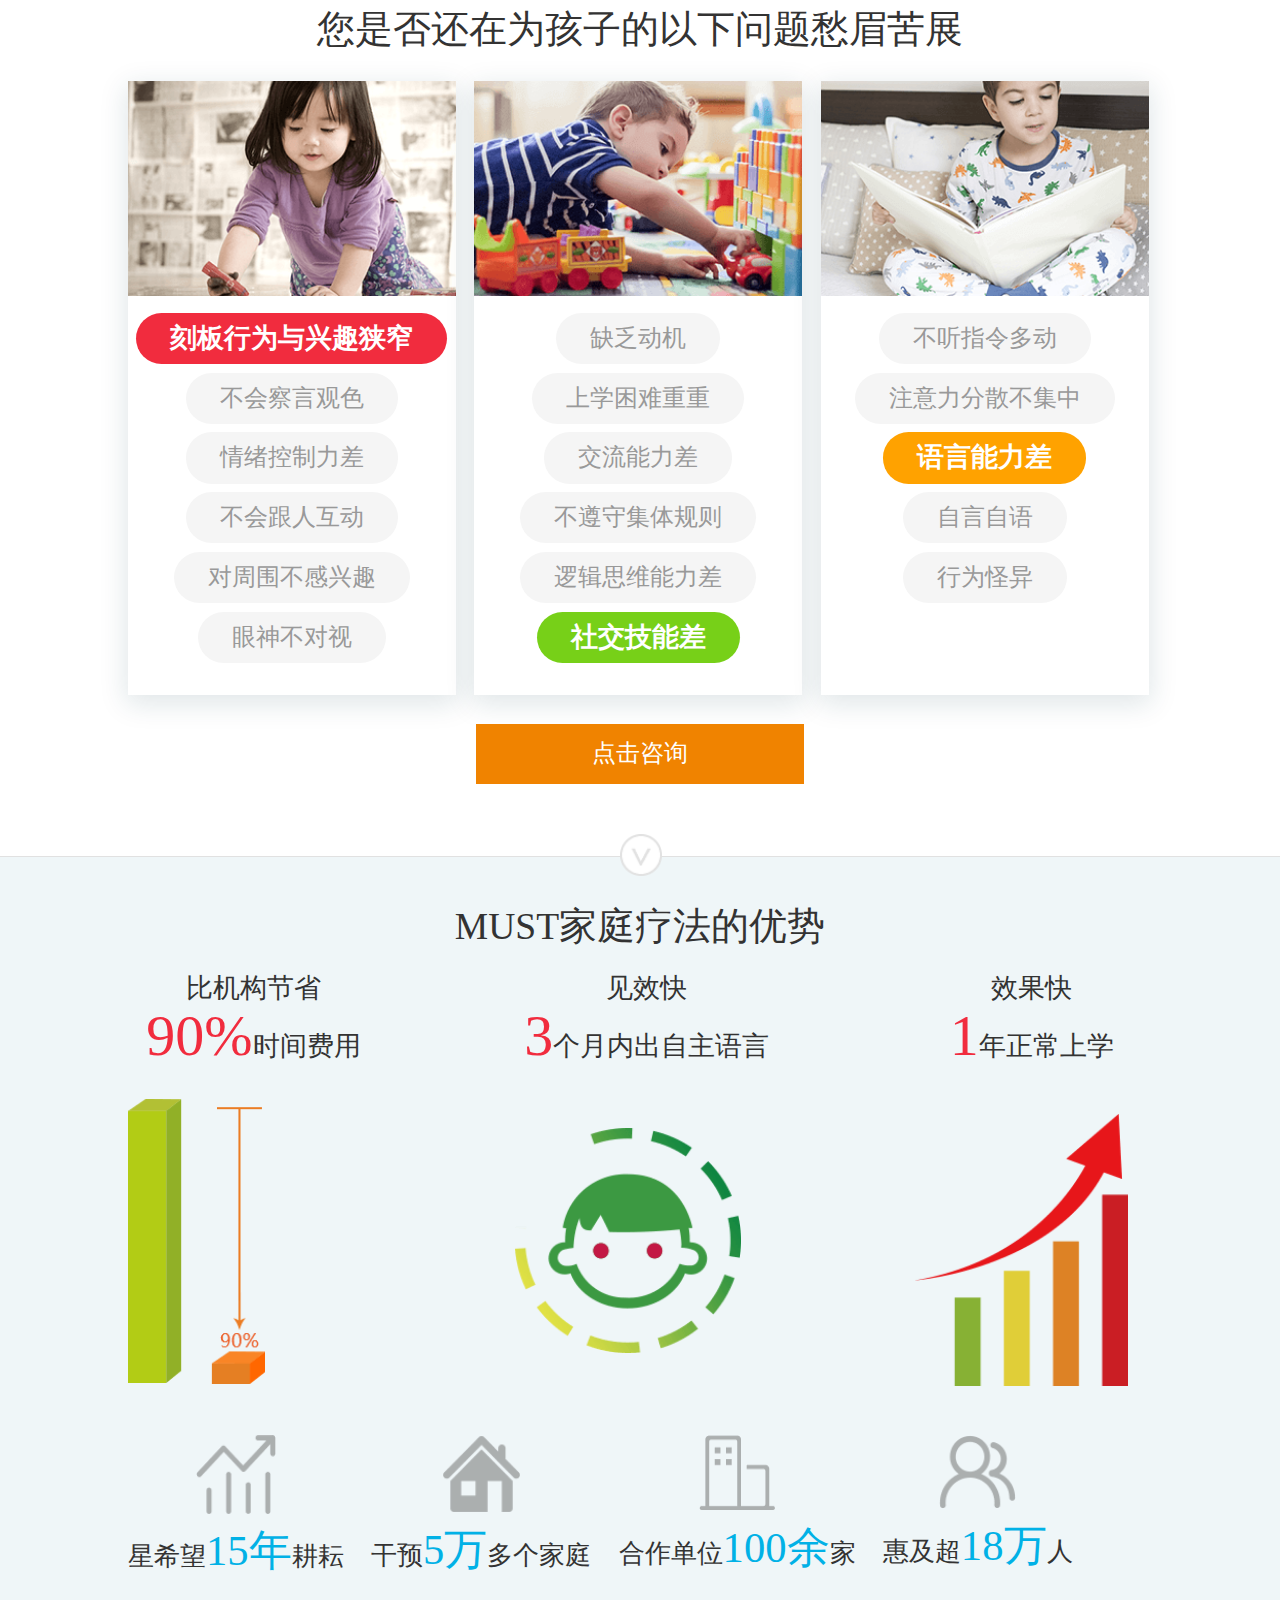
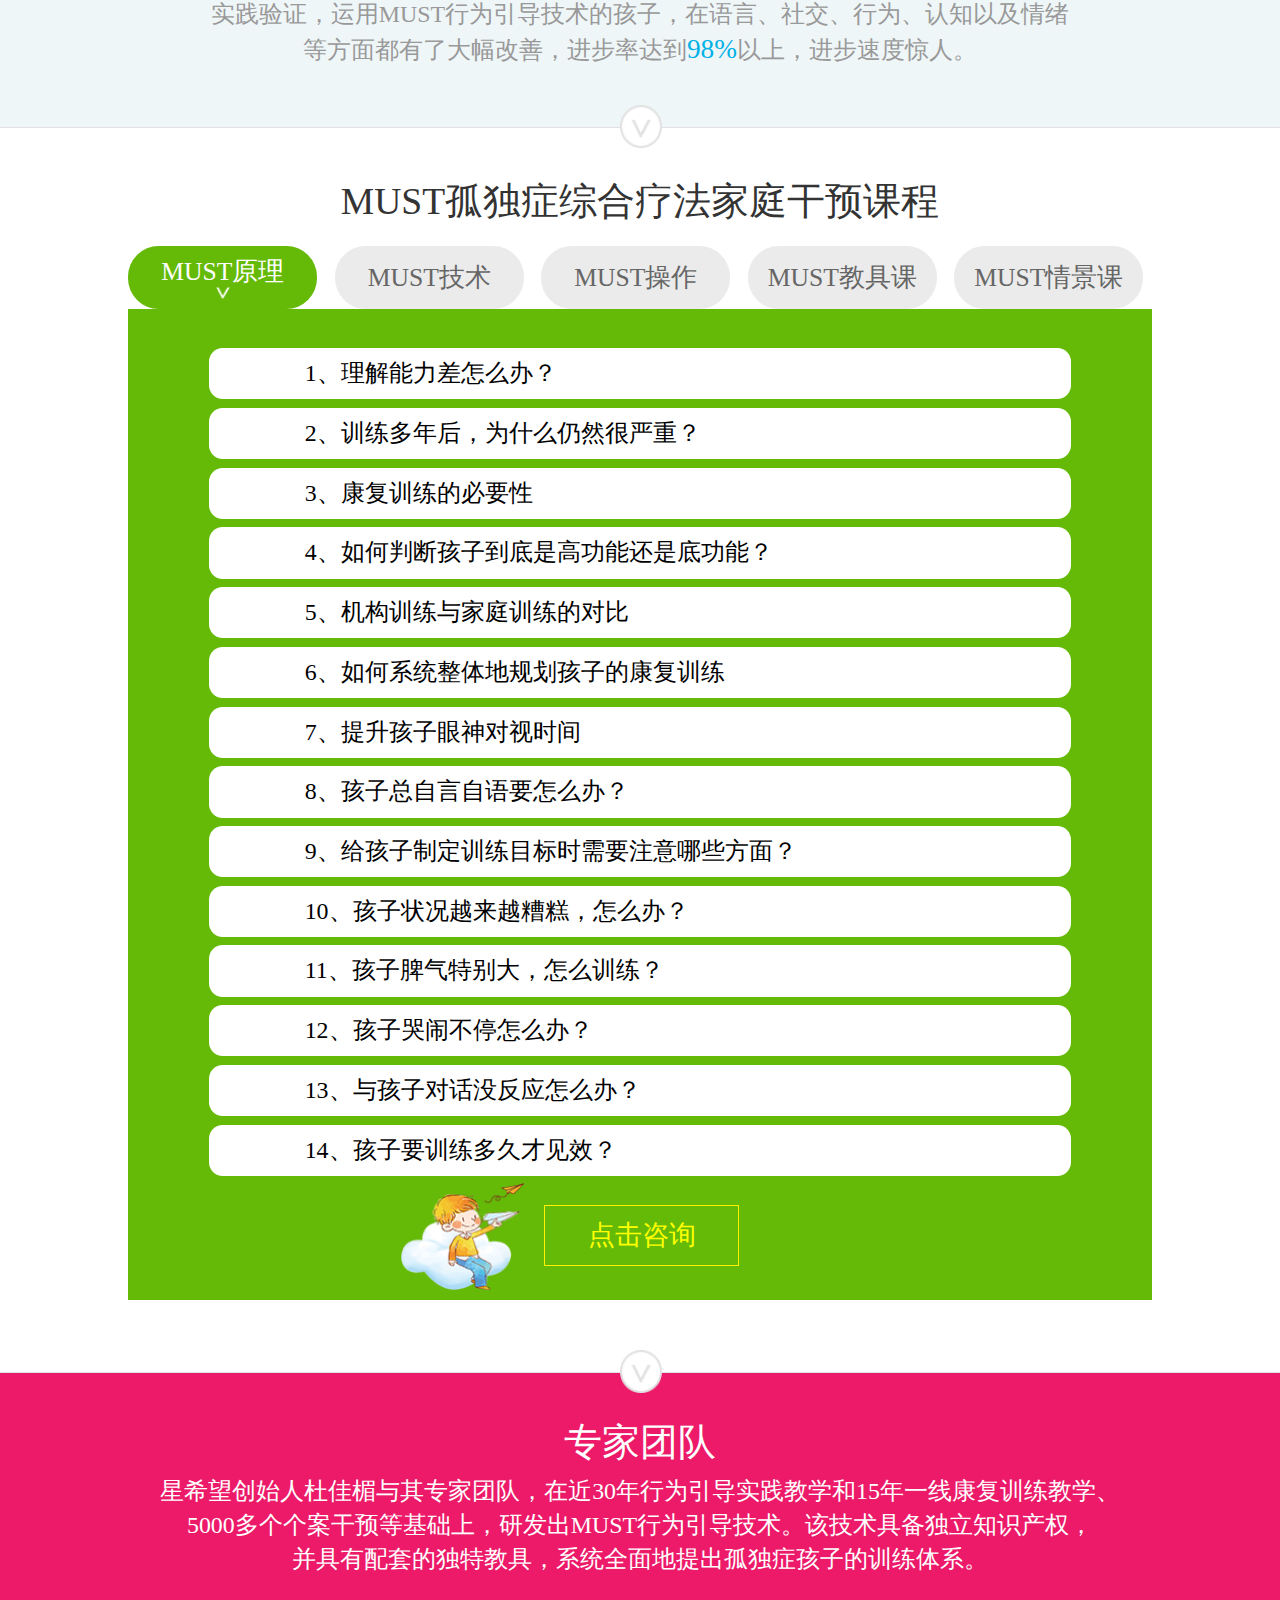
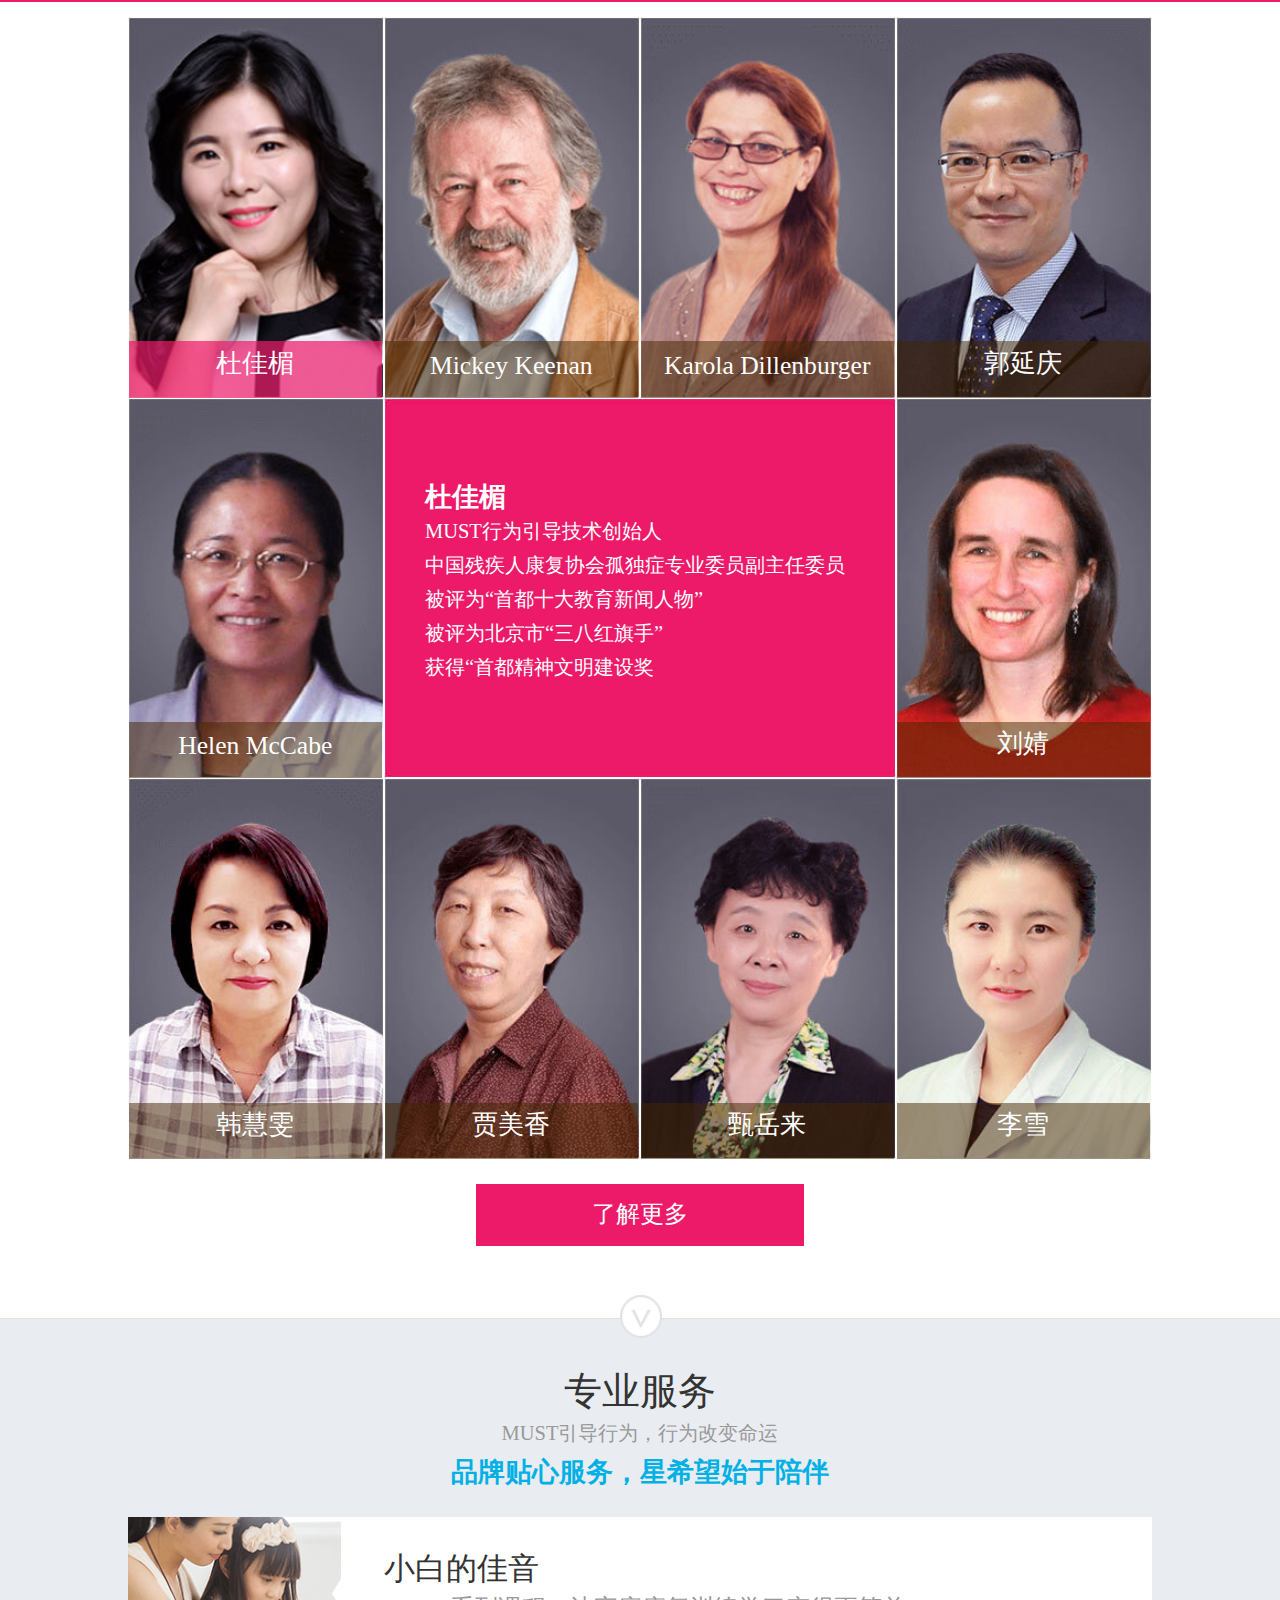
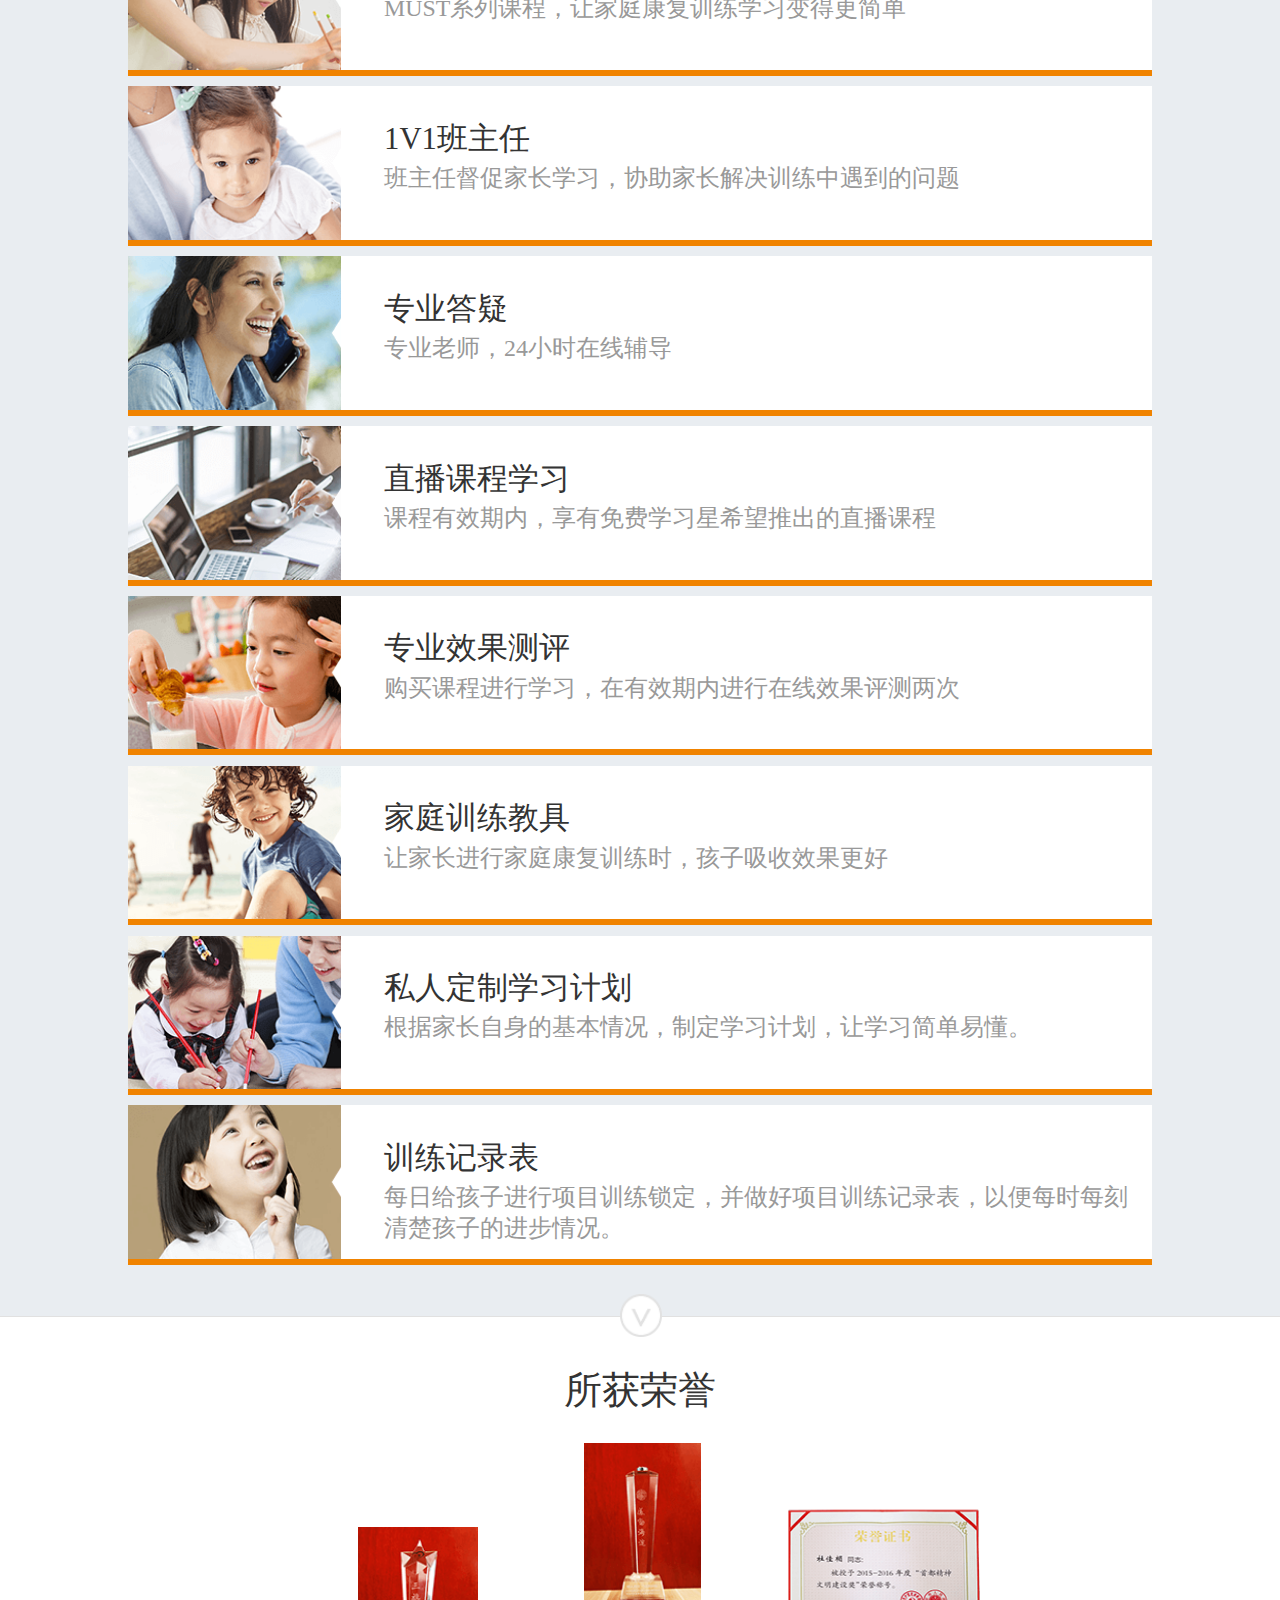
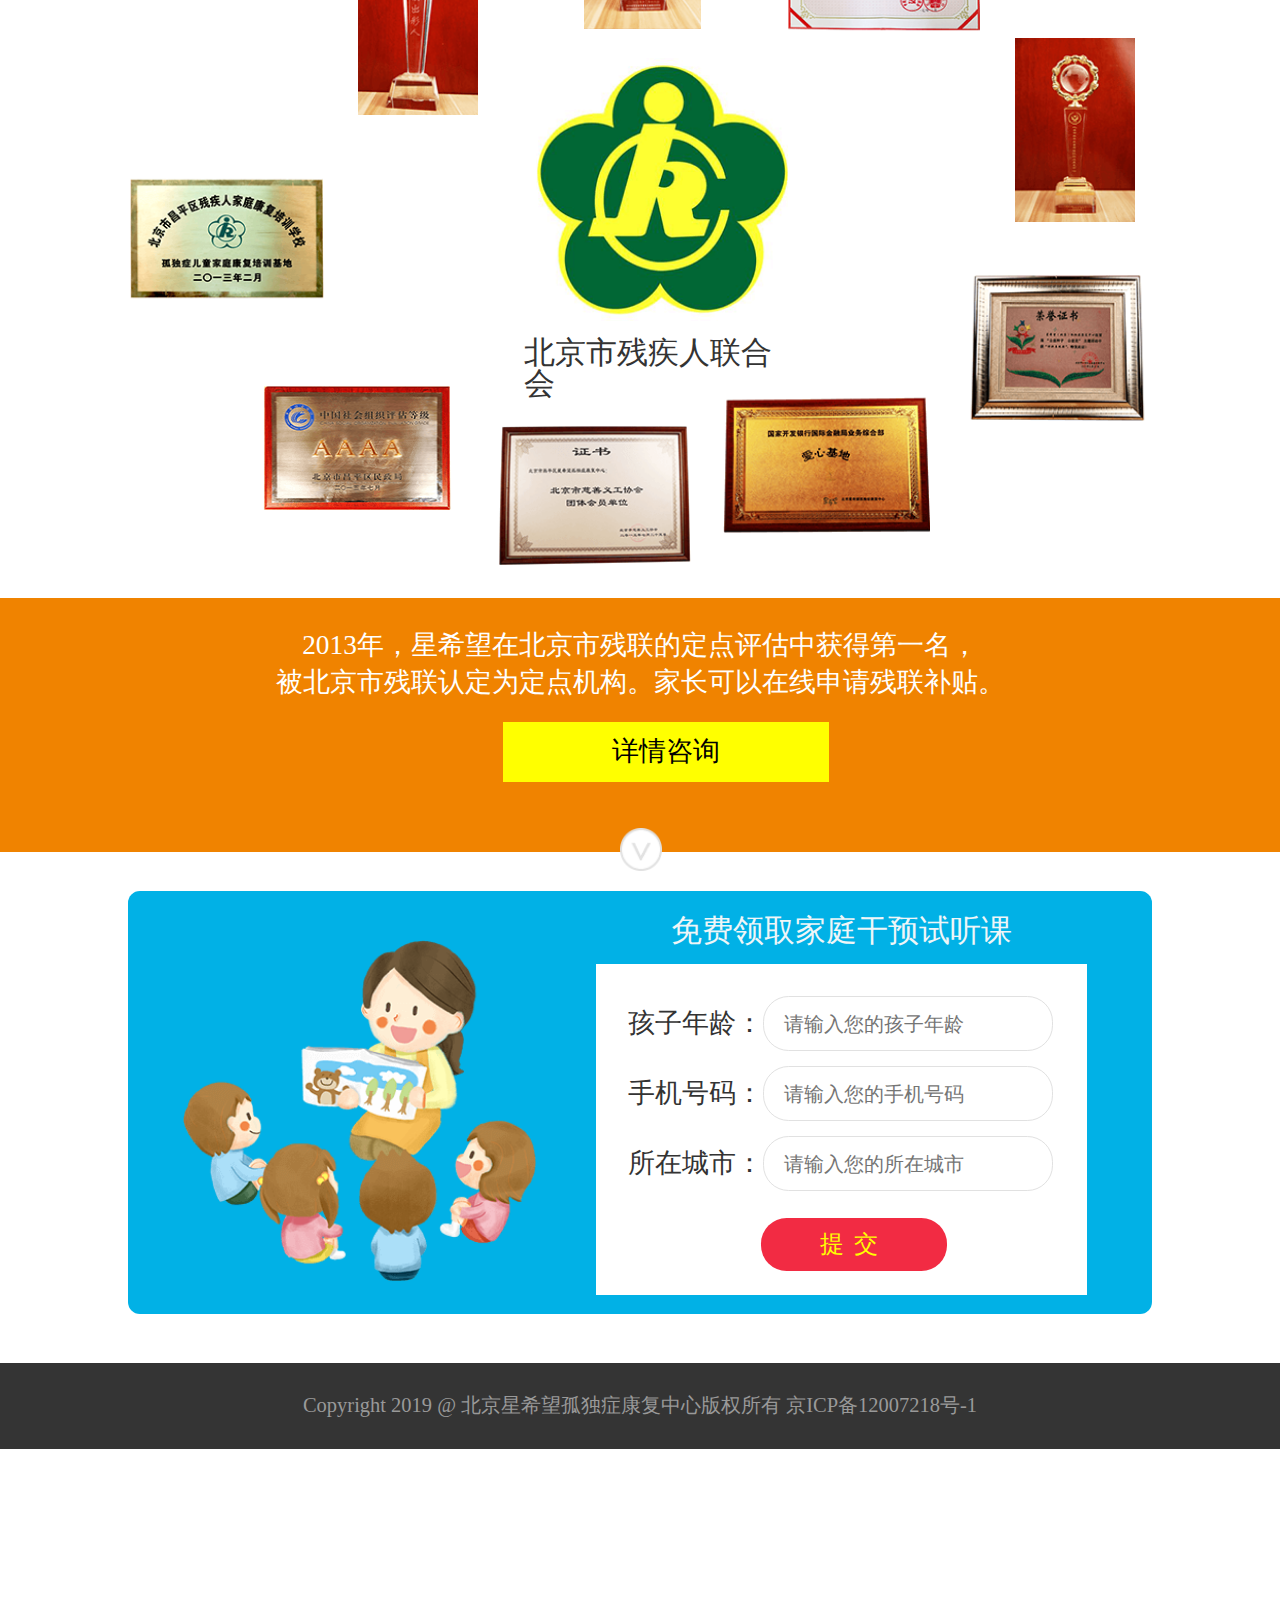
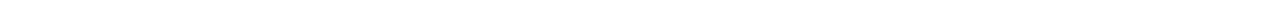
==== commit 90c643af: "pc端添加短信发送验证码功能" ====
--- a/m-index.html
+++ b/m-index.html
@@ -45,15 +45,40 @@
    
      <!-- 小视频 -->
      <div class="attention">
-        <video poster="/common/images/video.png" id="source" src = "https://www.xingxiwang.net/data/upload/videos/video.mp4" type="video/mp4"  preload controls >
+        <video id="source" src = "https://www.xingxiwang.net/data/upload/videos/video.mp4" type="video/mp4"  preload controls>
             您的浏览器版本过低不支持Video标签，请您升级此浏览器。
         </video>
+        <img src="/common/images/video.png" alt="" id="play_img">
         <div class="wave-wrap" onclick="playVid()" id="play_btn">
           <div class="circle1"></div>
           <div class="circle2"></div>
           <div class="circle3"></div>
         </div>
     </div>
+
+    <!-- 免费领取在线体验课 -->
+    <div class="exp-course">
+        <div class="content">
+            <h3>免费领取<span> 一对一 </span>在线体验课</h3>
+            <div class="from">
+                <input type="phone" placeholder="请输入手机号码" maxlength="11" class="phone">
+                <div class="form-code">
+                    <div class="tips">验证码已发送至 18893460794</div>
+                    <div class="clearfix">
+                        <input class="text fl" type="phone" placeholder="请输入验证码" maxlength="6">
+                        <div class="get-captcha fr">点击获取验证码</div>  
+                    </div>
+                    <div class="form-name">
+                        <span>姓名</span>
+                        <input type="text" placeholder="请输入您家小宝贝名字">
+                    </div>
+                </div>
+                <div class="from-btn">立即领取</div>
+            </div>
+            
+        </div>
+    </div>
+
     <!--存在问题部分 -->
     <div class="problem">
         <div class="content2">
@@ -604,11 +629,13 @@
     <script>
         var myvideo=document.getElementById("source");
         var btn=document.getElementById("play_btn");
+        var img=document.getElementById("play_img");
         
             //播放视频
             function playVid(){
                 myvideo.play();
                 btn.style.display="none";
+                img.style.display="none";
                 
             }
             //暂停视频
--- a/mobile/css/index.css
+++ b/mobile/css/index.css
@@ -14,6 +14,8 @@
 .content2 {
   width: 6rem;
   margin: 0 auto;
+  height: 100%;
+  position: relative;
 }
 .header {
   width: 100%;
@@ -49,6 +51,15 @@
   height: 4.2rem;
   width: 100%;
   position: relative;
+  margin-top: .49rem;
+}
+.attention img {
+  height: 100%;
+  width: 100%;
+  position: absolute;
+  top: 0;
+  left: 0;
+  z-index: 2;
 }
 .attention video {
   position: absolute;
@@ -80,13 +91,13 @@
   height: .50rem;
   background: url(../../common/images/btn_play.png);
   background-size: 100% 100%;
-  z-index: 2;
+  z-index: 4;
 }
 .attention .wave-wrap .circle1,
 .attention .wave-wrap .circle2,
 .attention .wave-wrap .circle3 {
   position: absolute;
-  z-index: 1;
+  z-index: 3;
   width: .4rem;
   height: .4rem;
   border: .04rem solid #fff;
@@ -99,6 +110,85 @@
 }
 .attention .wave-wrap .circle3 {
   animation-delay: 3s;
+}
+.exp-course {
+  width: 100%;
+  height: 100%;
+  padding: .3rem 0 ;
+  background: #f9f9fb;
+}
+.exp-course h3 {
+  font-size: .3rem;
+  text-align: center;
+  margin-bottom: .3rem;
+}
+.exp-course h3 span {
+  font-size: .32rem;
+  color: #ef8200;
+}
+.exp-course .from {
+  width: 5rem;
+  height: 100%;
+  margin-left: .5rem;
+}
+.exp-course .from input {
+  font-size: .22rem;
+}
+.exp-course .from .phone {
+  width: 100%;
+  height: .6rem;
+  border: .01rem solid #dfdfdf;
+  border-radius: .3rem;
+  text-indent: .3rem;
+  display: none;
+}
+.exp-course .from .from-btn {
+  width: 100%;
+  height: .7rem;
+  text-align: center;
+  line-height: .7rem;
+  font-size: .32rem;
+  color: #fff;
+  background: #ef8200;
+  border-radius: .5rem;
+  margin-top: .5rem;
+}
+.exp-course .from .form-code .tips {
+  font-size: .22rem;
+  margin-bottom: .2rem;
+  text-indent: .10rem;
+}
+.exp-course .from .form-code .text {
+  width: 2.4rem;
+  height: .6rem;
+  border: .01rem solid #dfdfdf;
+  border-radius: .3rem;
+  text-indent: .3rem;
+}
+.exp-course .from .form-code .get-captcha {
+  padding: 0 .2rem;
+  height: .6rem;
+  line-height: .6rem;
+  border: .01rem solid #dfdfdf;
+  border-radius: .3rem;
+  font-size: .22rem;
+}
+.exp-course .from .form-code .form-name {
+  width: 100%;
+  height: .6rem;
+  line-height: .6rem;
+  border: .01rem solid #dfdfdf;
+  border-radius: .3rem;
+  margin-top: .20rem;
+  text-indent: .3rem;
+  background: #fff;
+}
+.exp-course .from .form-code .form-name span {
+  font-size: .22rem;
+  margin-right: .1rem;
+}
+.exp-course .from .form-code .form-name input {
+  height: .58rem;
 }
 .problem {
   height: 4.95rem;
@@ -193,6 +283,7 @@
   background: url(../../common/images/circle.png);
   background-size: 100% 100%;
   position: absolute;
+  left: 50%;
   bottom: -0.12rem;
   margin-left: -0.12rem;
   z-index: 1000;
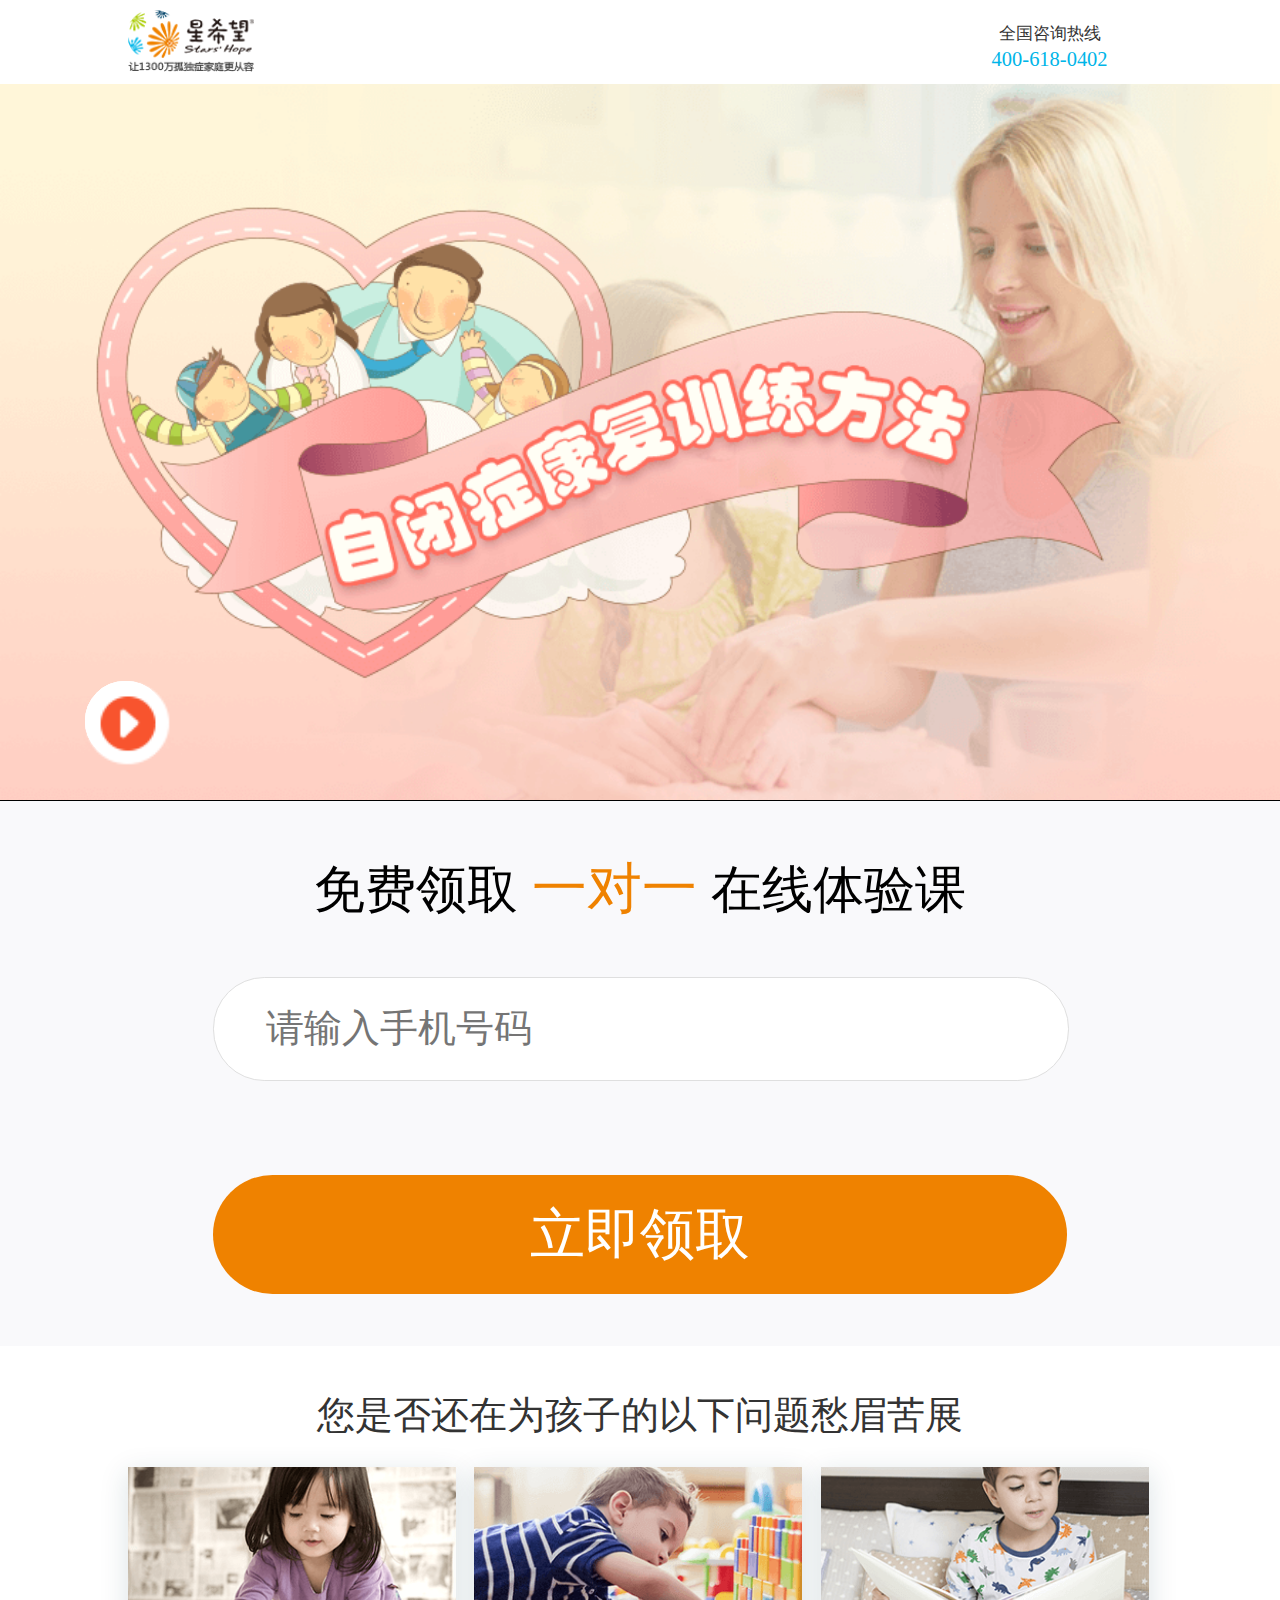
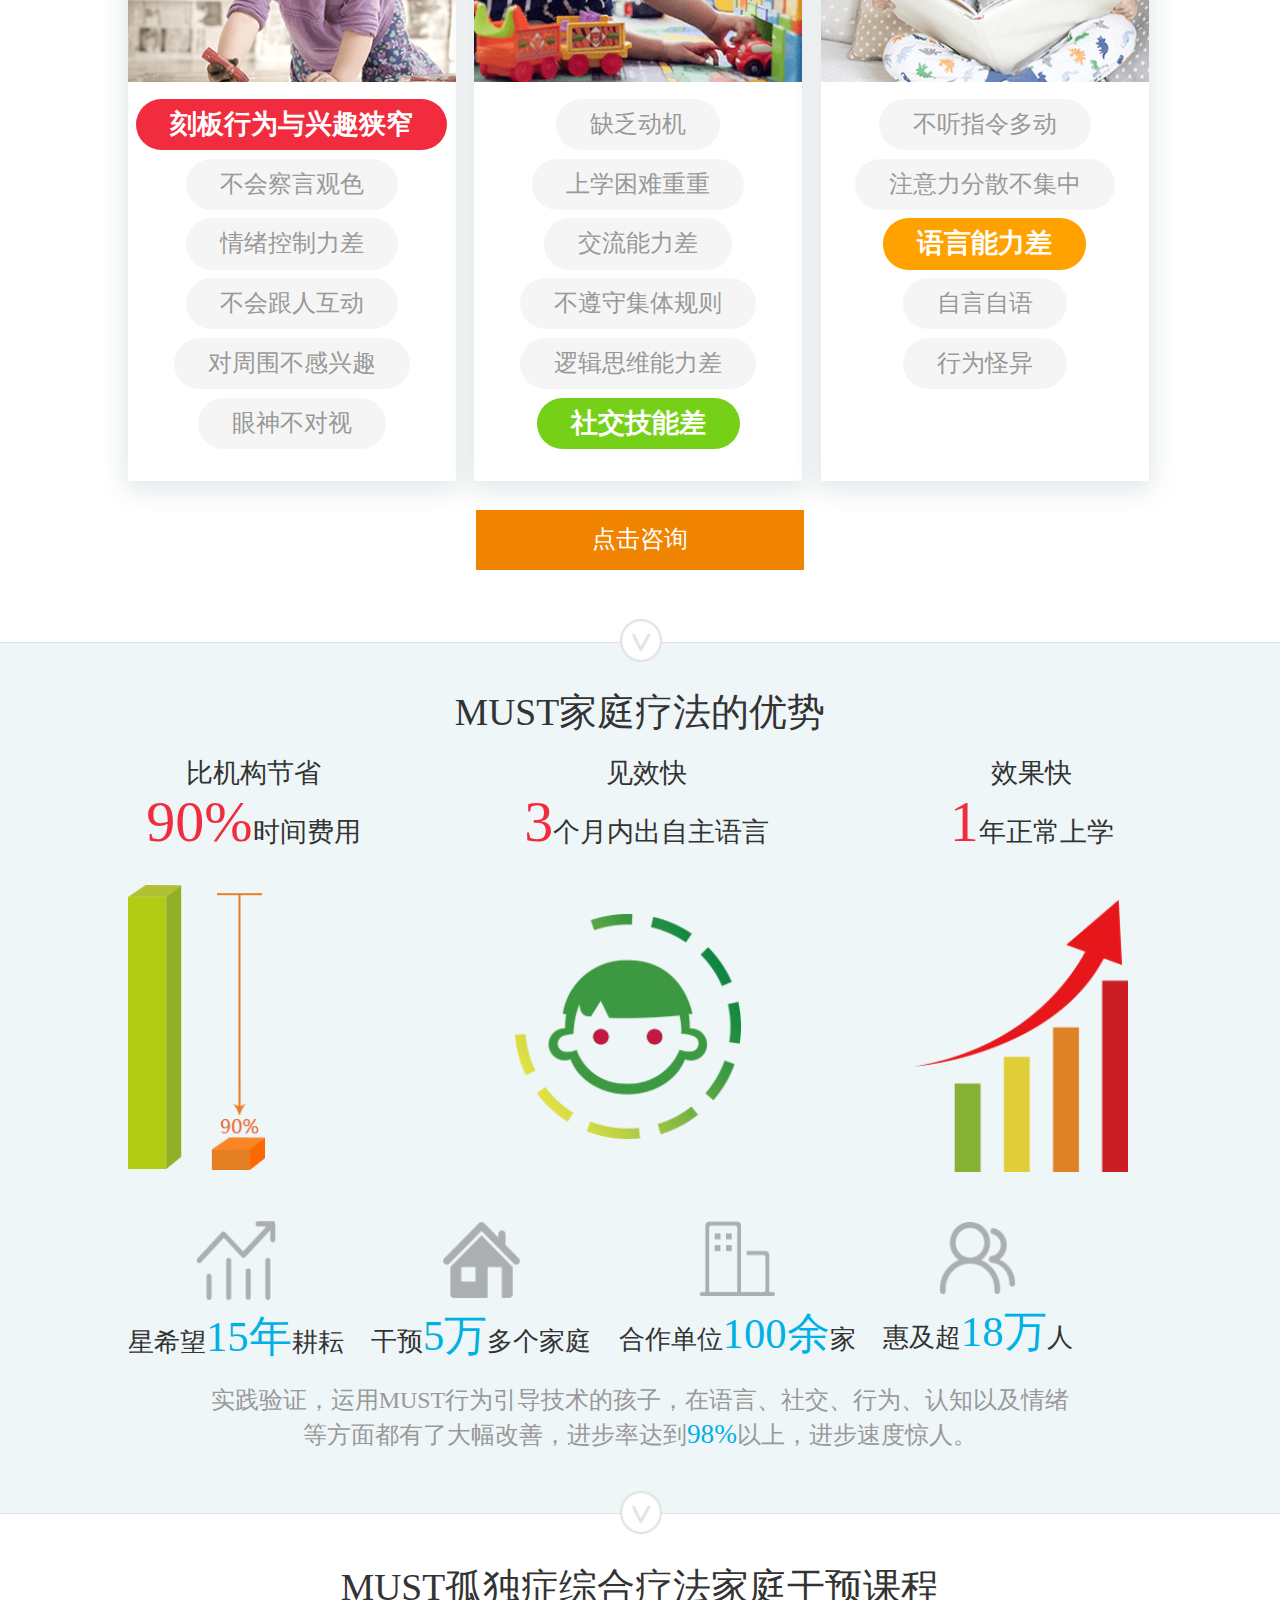
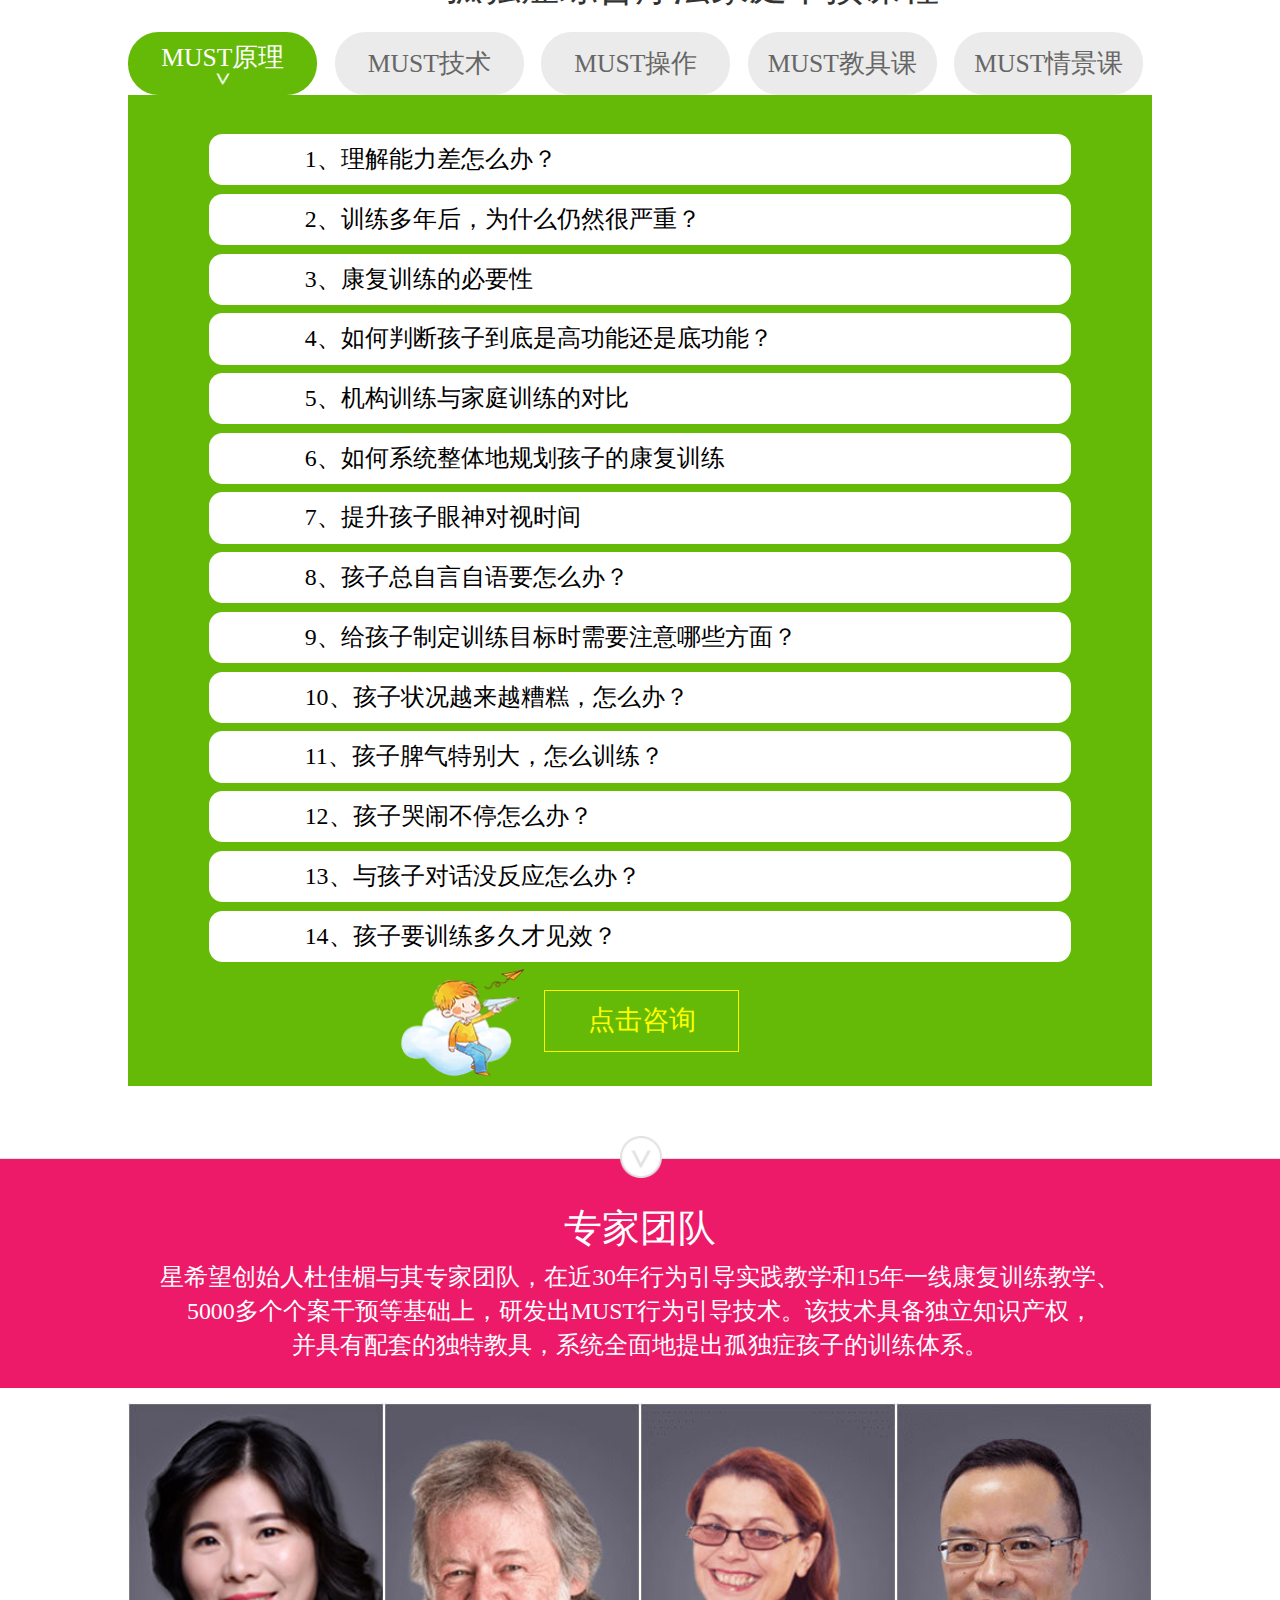
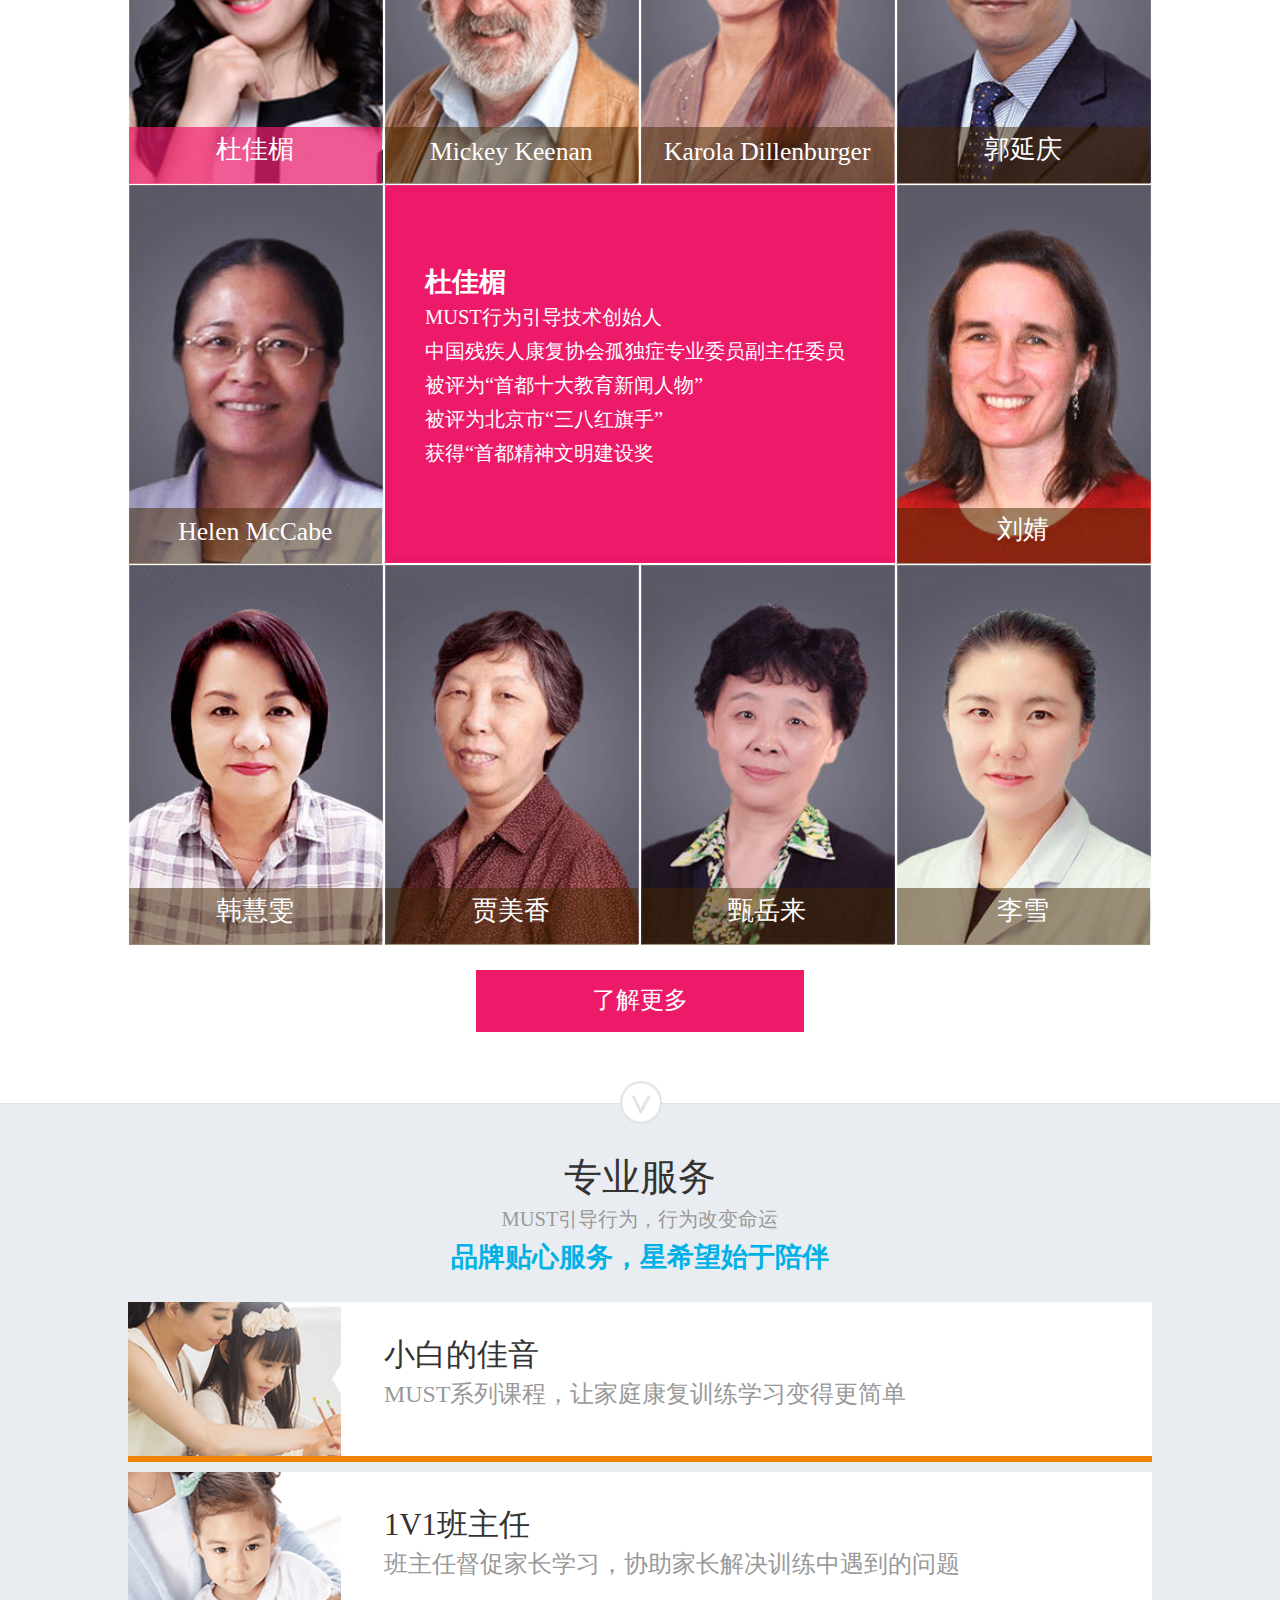
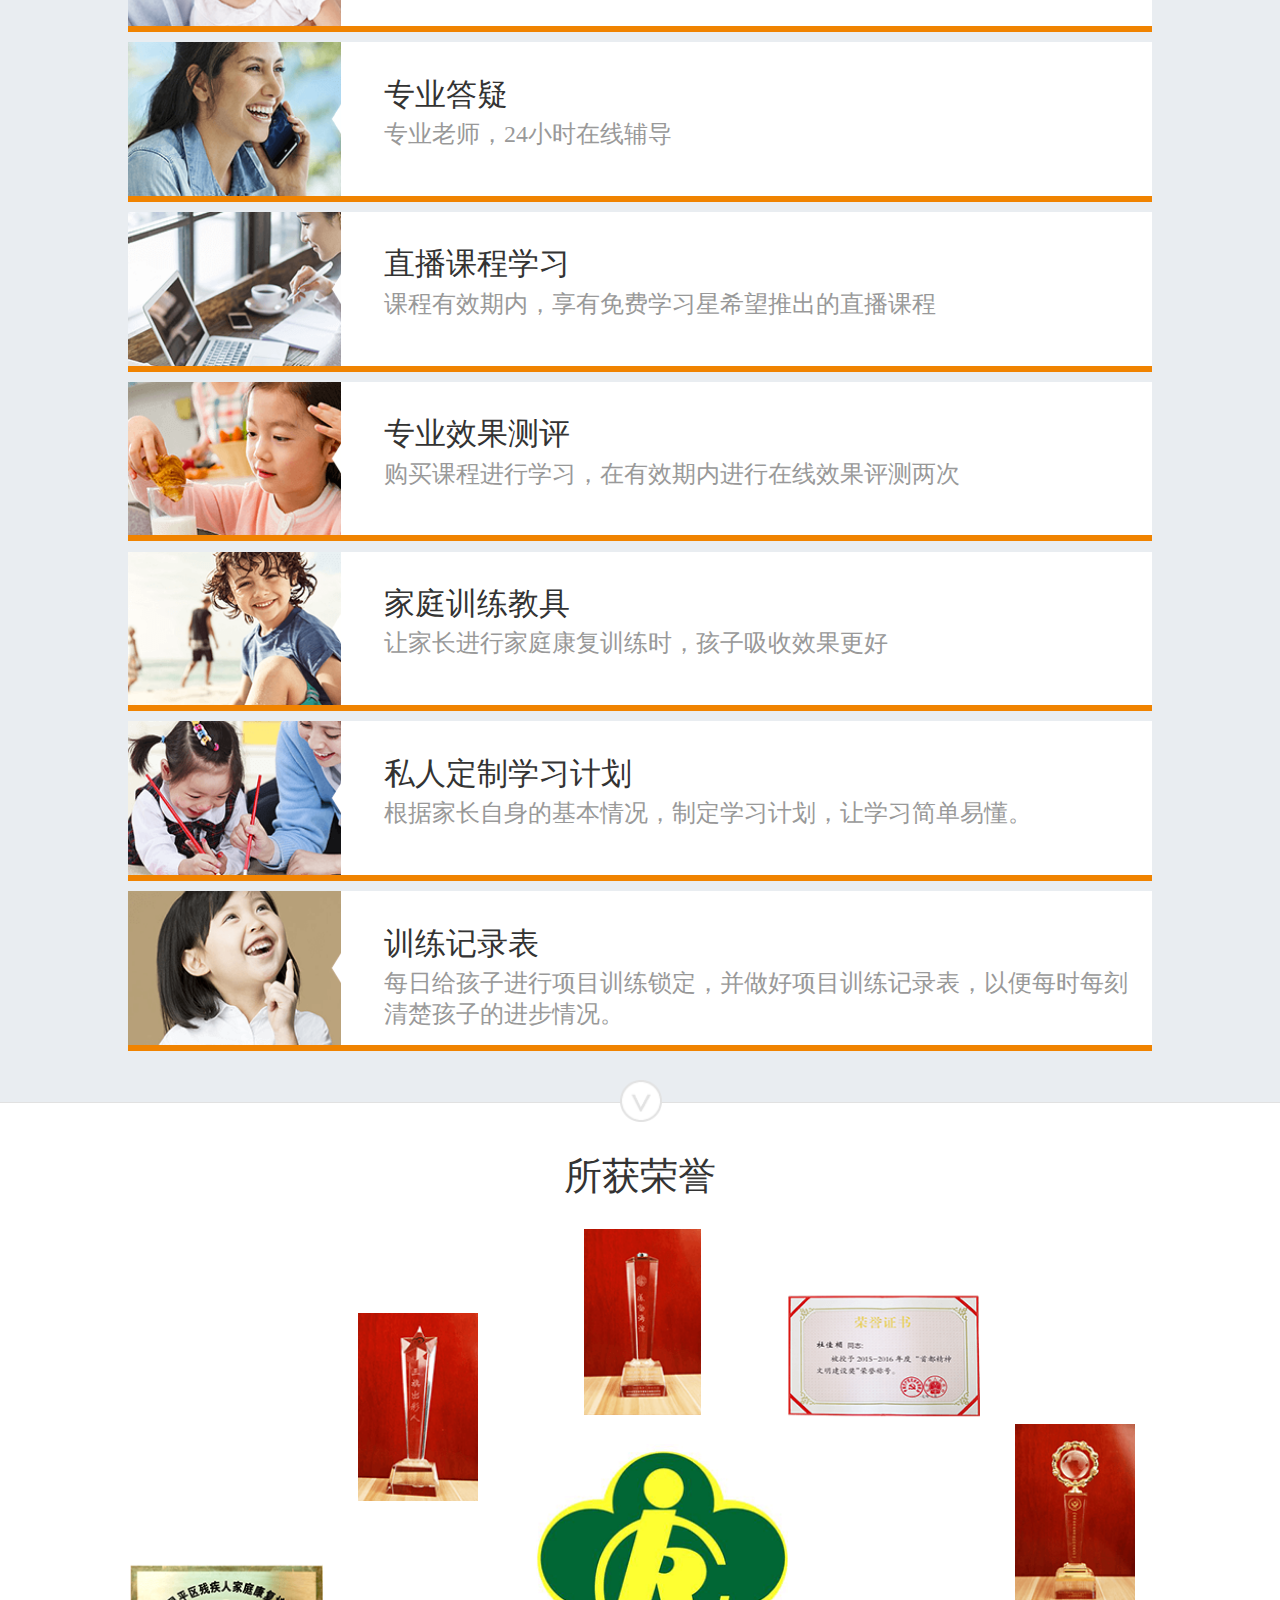
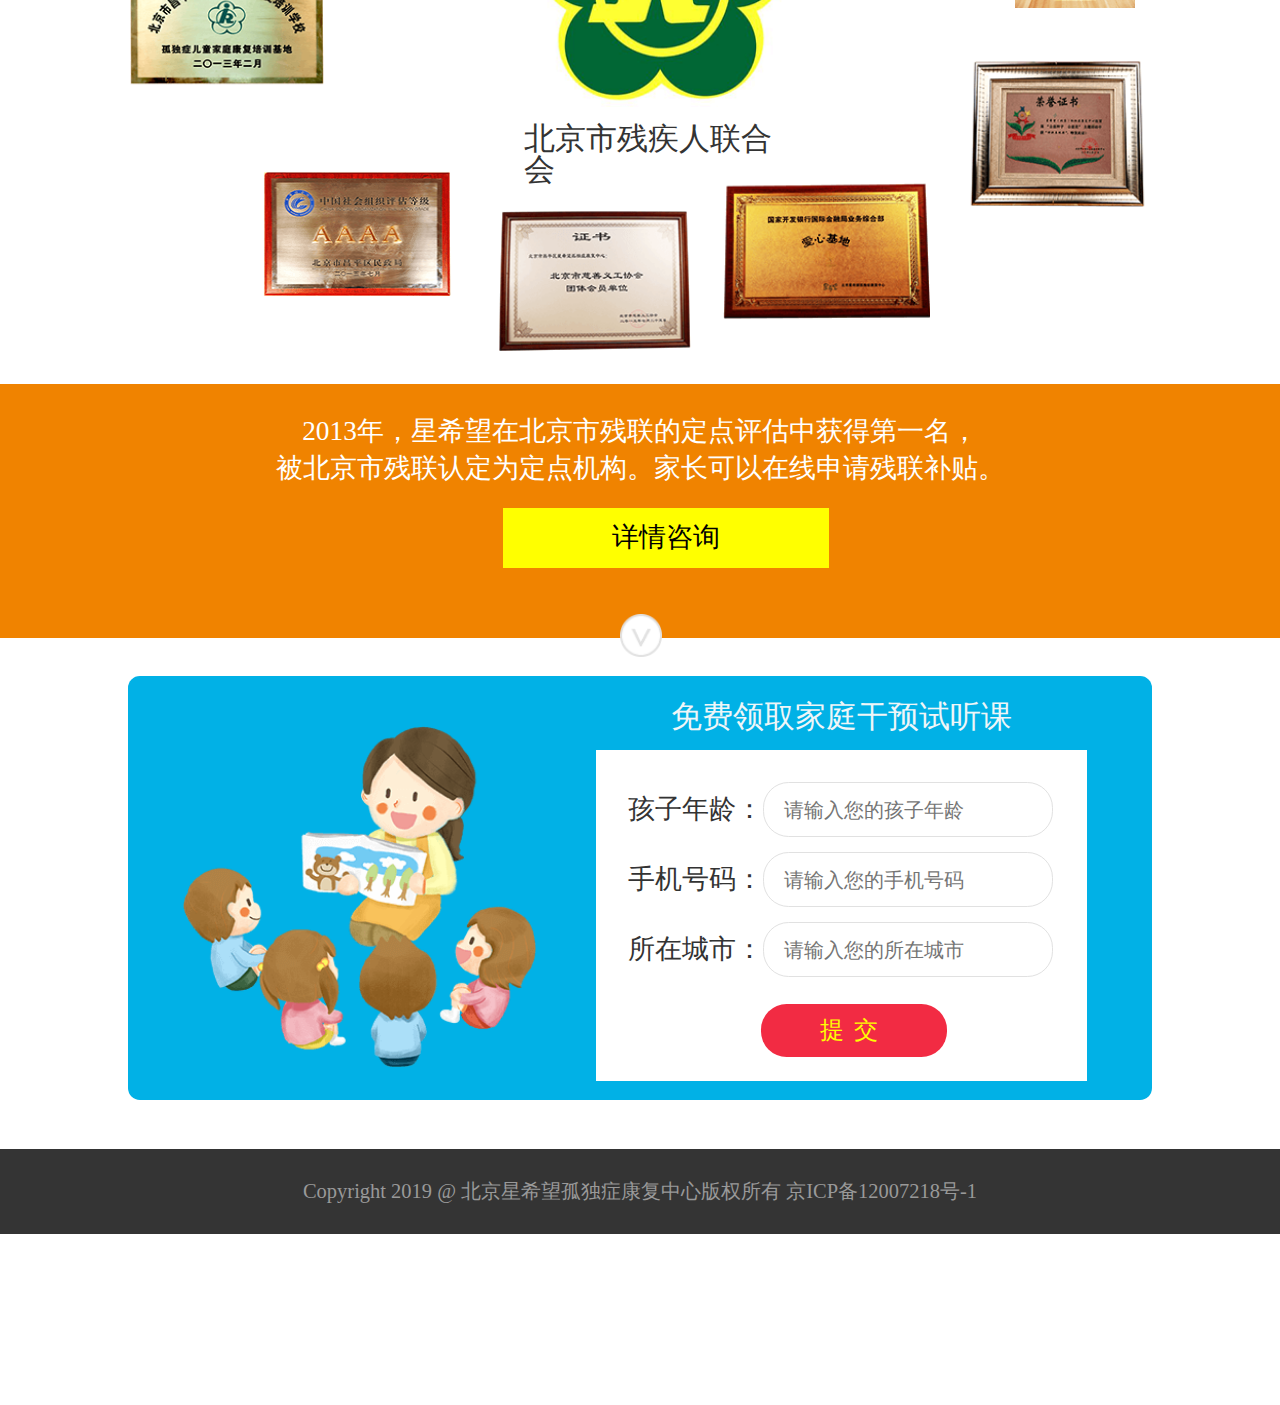
==== commit 36257e70: "移动端逻辑处理" ====
--- a/m-index.html
+++ b/m-index.html
@@ -61,24 +61,40 @@
         <div class="content">
             <h3>免费领取<span> 一对一 </span>在线体验课</h3>
             <div class="from">
-                <input type="phone" placeholder="请输入手机号码" maxlength="11" class="phone">
+                <div class="form-phone">
+                    <input type="phone" placeholder="请输入手机号码" maxlength="11" class="phone">
+                    <p class="error"></p>
+                    <div class="from-btn" id="from-btn">立即领取</div>
+                </div>
                 <div class="form-code">
-                    <div class="tips">验证码已发送至 18893460794</div>
+                    <div class="tips"></div>
                     <div class="clearfix">
                         <input class="text fl" type="phone" placeholder="请输入验证码" maxlength="6">
                         <div class="get-captcha fr">点击获取验证码</div>  
                     </div>
                     <div class="form-name">
                         <span>姓名</span>
-                        <input type="text" placeholder="请输入您家小宝贝名字">
-                    </div>
-                </div>
-                <div class="from-btn">立即领取</div>
+                        <input class="name" type="text" placeholder="请输入您家小宝贝名字" >
+                    </div> 
+                    <p class="error"></p>
+                    <div class="from-btn" id ="from-btn2">立即领取</div>
+                </div>
+               
             </div>
             
         </div>
     </div>
-
+    <!-- 点击立即领取的弹窗 -->
+    <div class="alertbox" id="alertBox">
+            <h3>领取成功</h3>
+            <div class="des">
+                <p>恭喜你获取一节一对一免费体验课</p>
+                <p>稍后我们的专业老师会联系您，给您发送适合您孩子的课程</p>
+                <p>请您保持电话的畅通！！！</p>
+            </div>
+            <div class="alert-close" id = "close"></div>
+        </div>
+        <div class="shelter" id="shelter"></div>
     <!--存在问题部分 -->
     <div class="problem">
         <div class="content2">
--- a/mobile/css/index.css
+++ b/mobile/css/index.css
@@ -134,13 +134,22 @@
 .exp-course .from input {
   font-size: .22rem;
 }
+.exp-course .from .form-phone {
+  display: block;
+}
 .exp-course .from .phone {
   width: 100%;
   height: .6rem;
   border: .01rem solid #dfdfdf;
   border-radius: .3rem;
   text-indent: .3rem;
-  display: none;
+}
+.exp-course .from .error {
+  height: .2rem;
+  font-size: .18rem;
+  color: red;
+  margin-top: .15rem;
+  text-indent: .2rem;
 }
 .exp-course .from .from-btn {
   width: 100%;
@@ -151,7 +160,10 @@
   color: #fff;
   background: #ef8200;
   border-radius: .5rem;
-  margin-top: .5rem;
+  margin-top: .2rem;
+}
+.exp-course .from .form-code {
+  display: none;
 }
 .exp-course .from .form-code .tips {
   font-size: .22rem;
@@ -172,6 +184,10 @@
   border: .01rem solid #dfdfdf;
   border-radius: .3rem;
   font-size: .22rem;
+}
+.exp-course .from .form-code .on {
+  color: #ef8200;
+  border-color: #ef8200;
 }
 .exp-course .from .form-code .form-name {
   width: 100%;
@@ -189,6 +205,54 @@
 }
 .exp-course .from .form-code .form-name input {
   height: .58rem;
+}
+.shelter {
+  display: none;
+  position: fixed;
+  top: 0px;
+  left: 0px;
+  width: 100%;
+  height: 100%;
+  background-color: black;
+  opacity: 0.6;
+  z-index: 1001;
+}
+.alertbox {
+  display: none;
+  width: 3.4rem;
+  height: 3.28rem;
+  padding: .16rem .40rem .26rem;
+  background: #fff;
+  position: fixed;
+  top: 50%;
+  left: 50%;
+  z-index: 1002;
+  margin-top: -1.85rem;
+  margin-left: -2.1rem;
+  border-radius: 8px;
+}
+.alertbox h3 {
+  font-size: .30rem;
+  font-weight: bold;
+  color: #f12c3e;
+  margin-top: .30rem;
+}
+.alertbox .des {
+  margin-top: .40rem;
+}
+.alertbox .des p {
+  margin-bottom: .10rem;
+  font-size: .22rem;
+}
+.alertbox .alert-close {
+  width: .50rem;
+  height: .50rem;
+  background: url(../../common/images/guanbi.png);
+  background-size: 100% 100%;
+  position: absolute;
+  top: .20rem;
+  right: .20rem;
+  cursor: pointer;
 }
 .problem {
   height: 4.95rem;
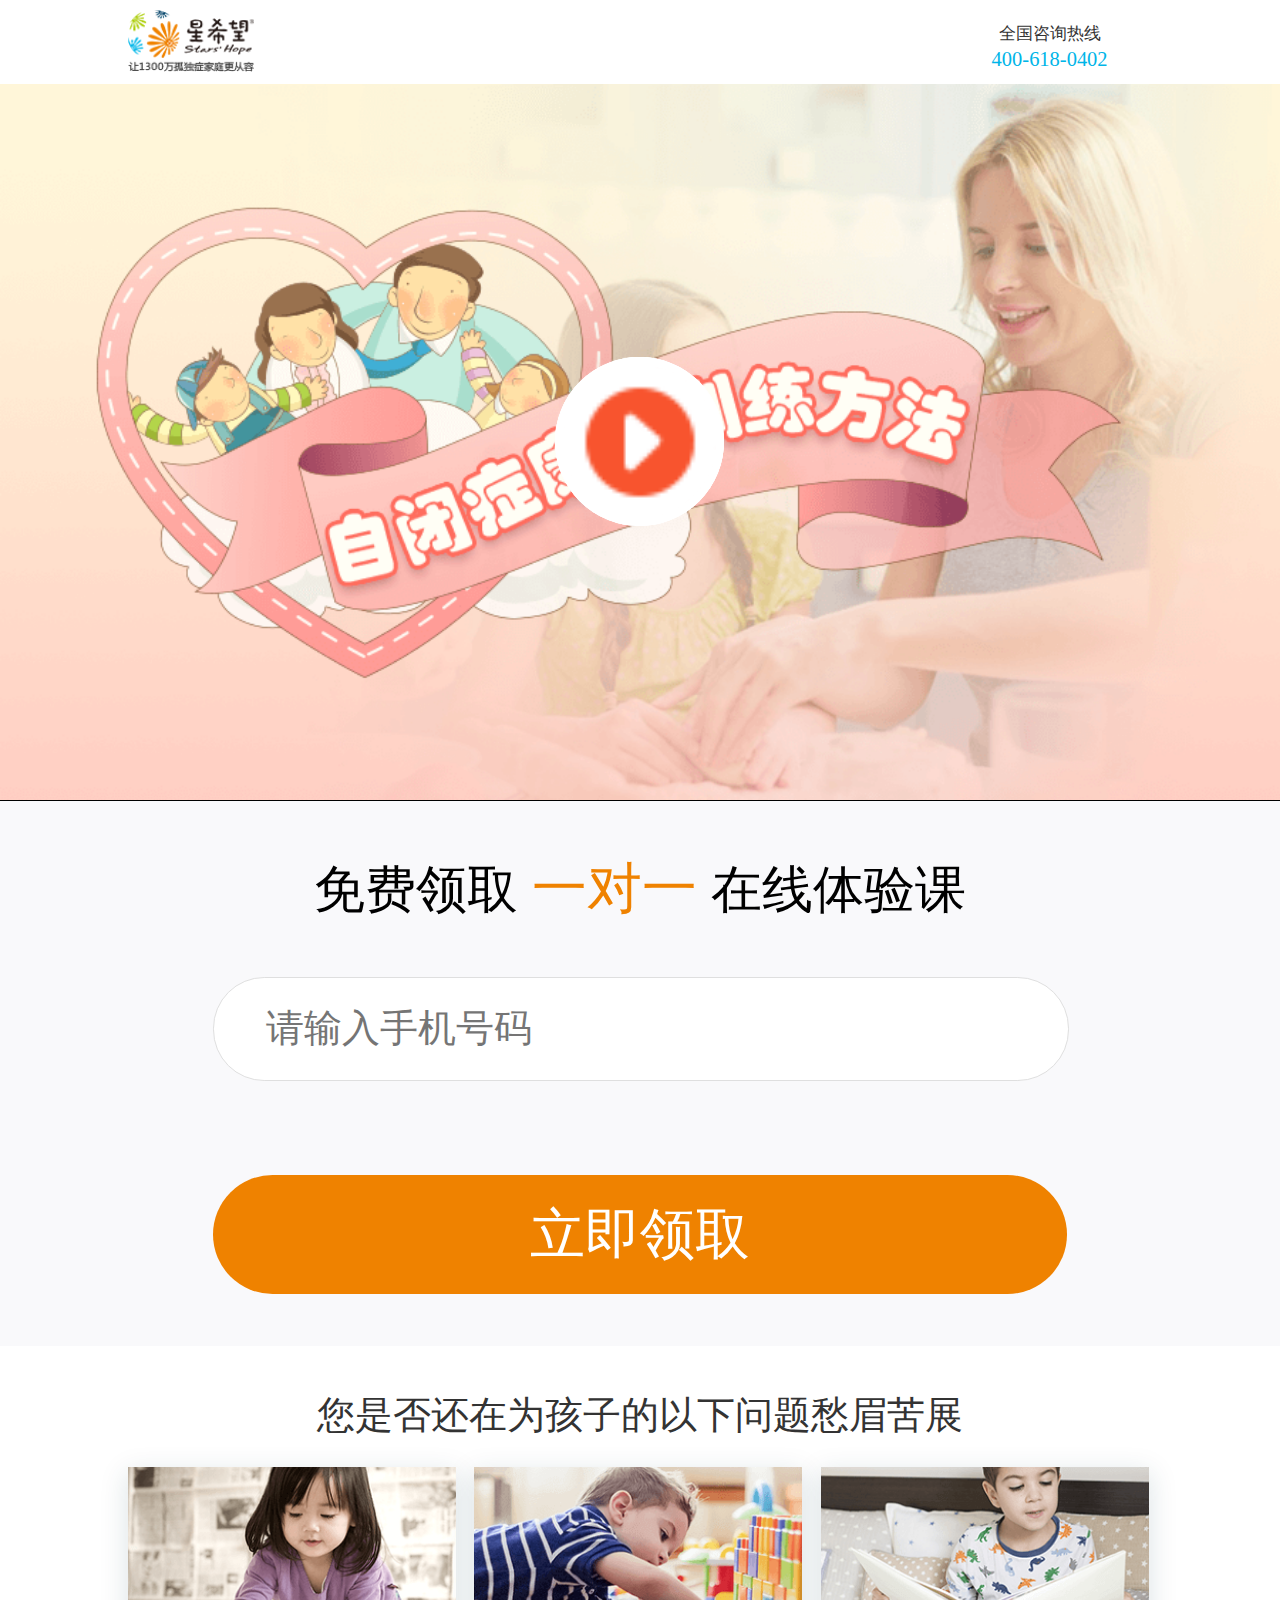
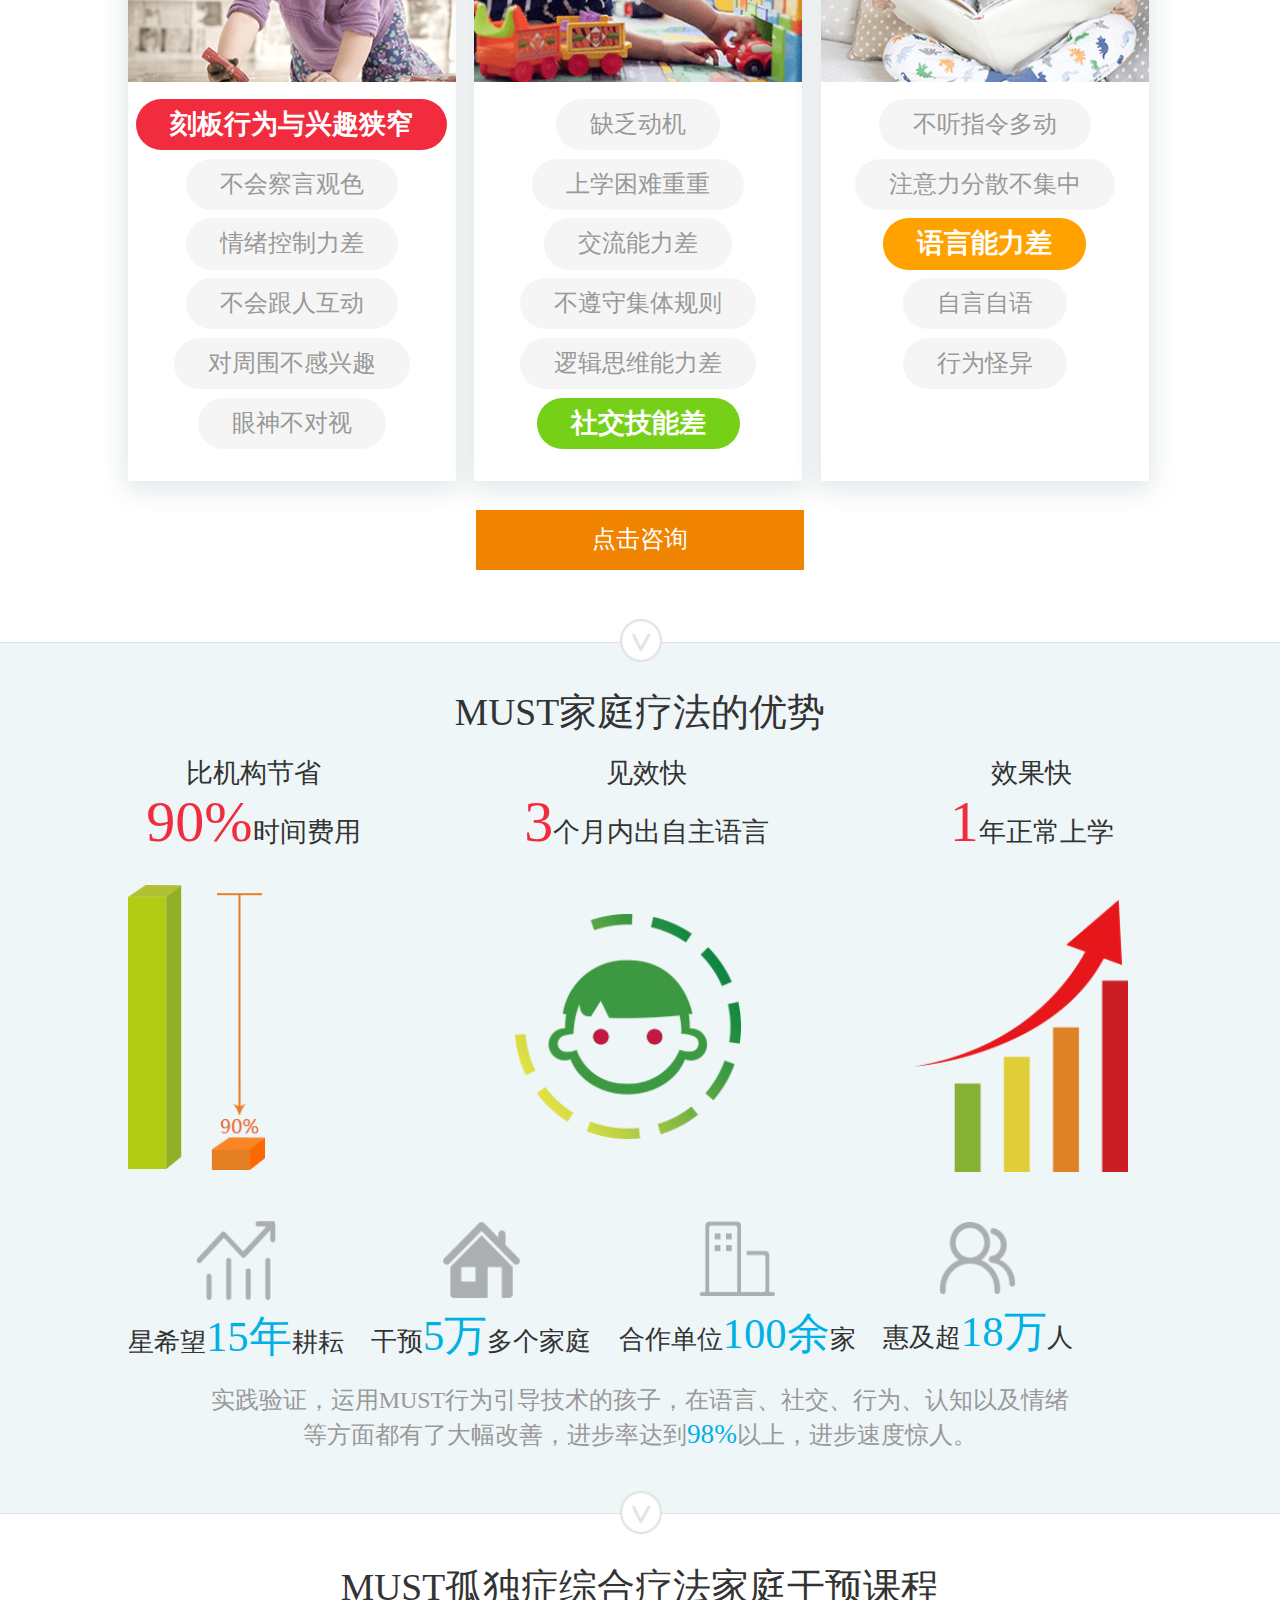
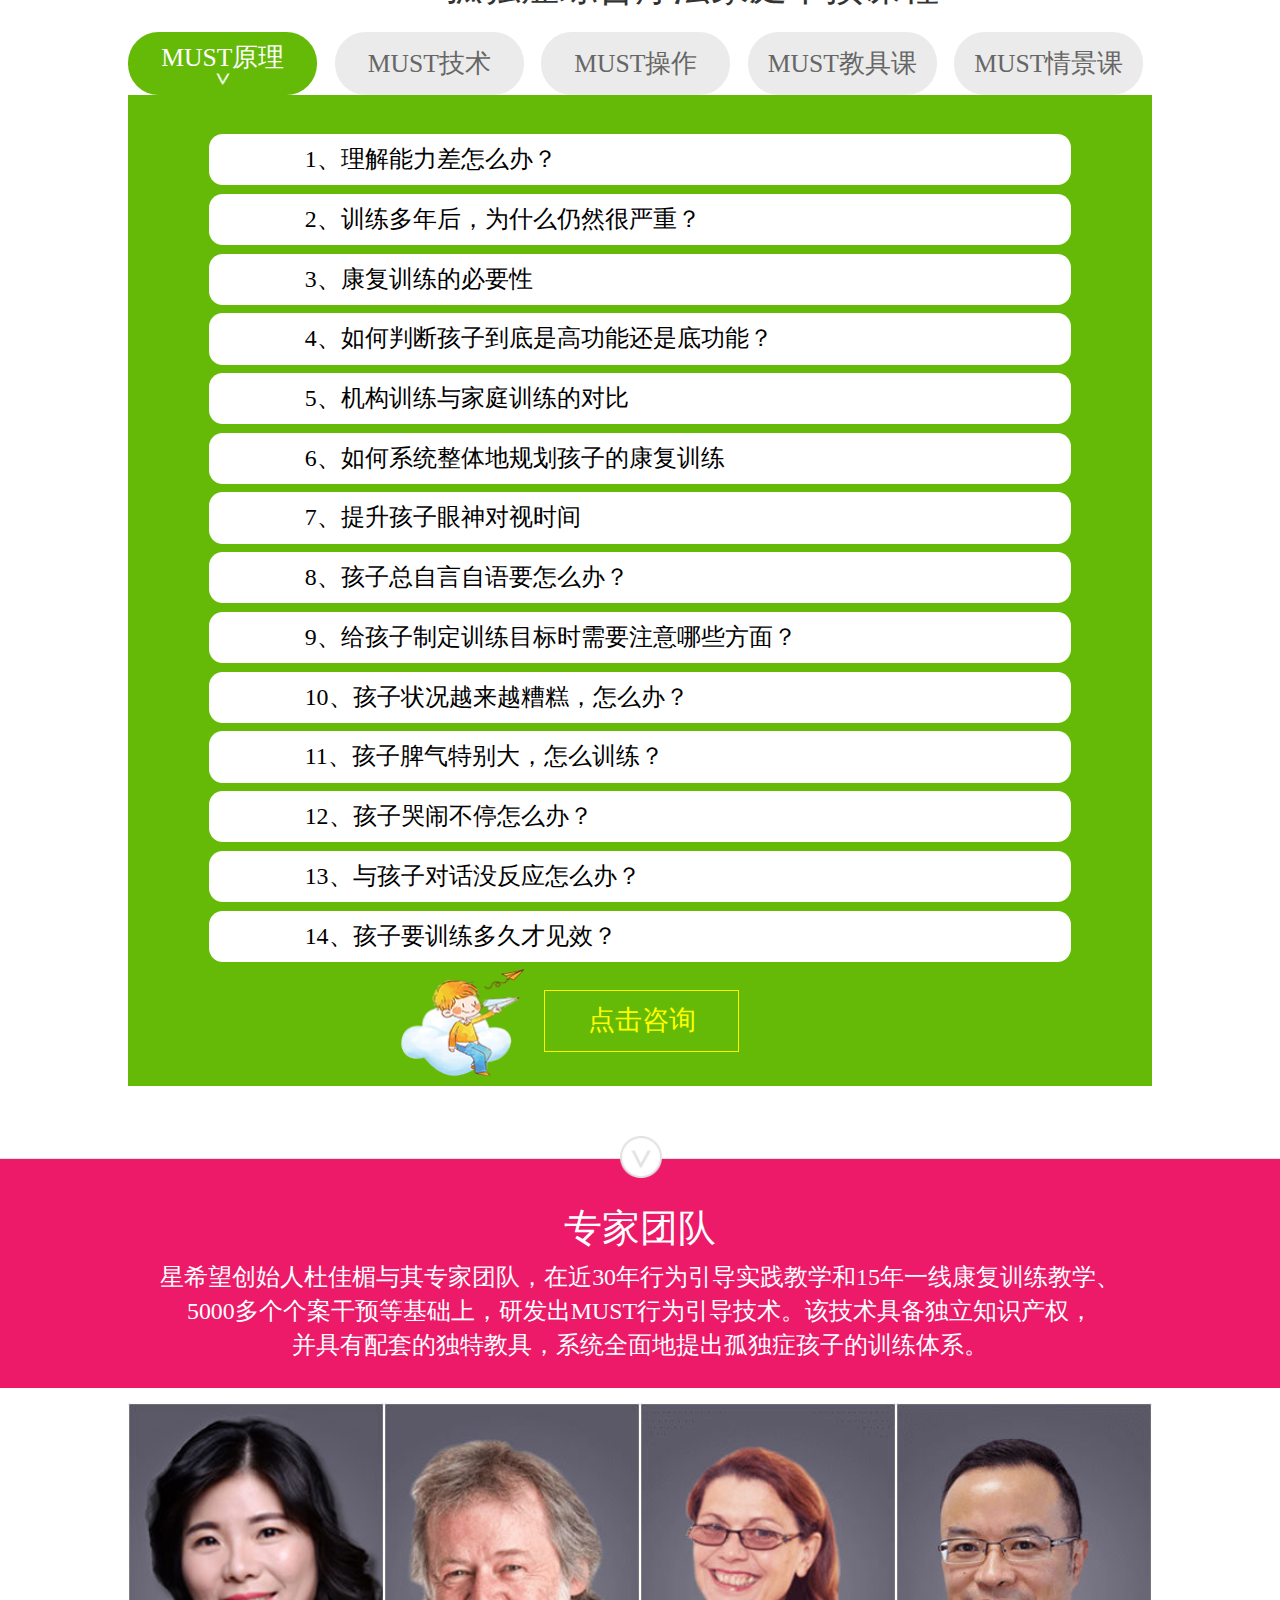
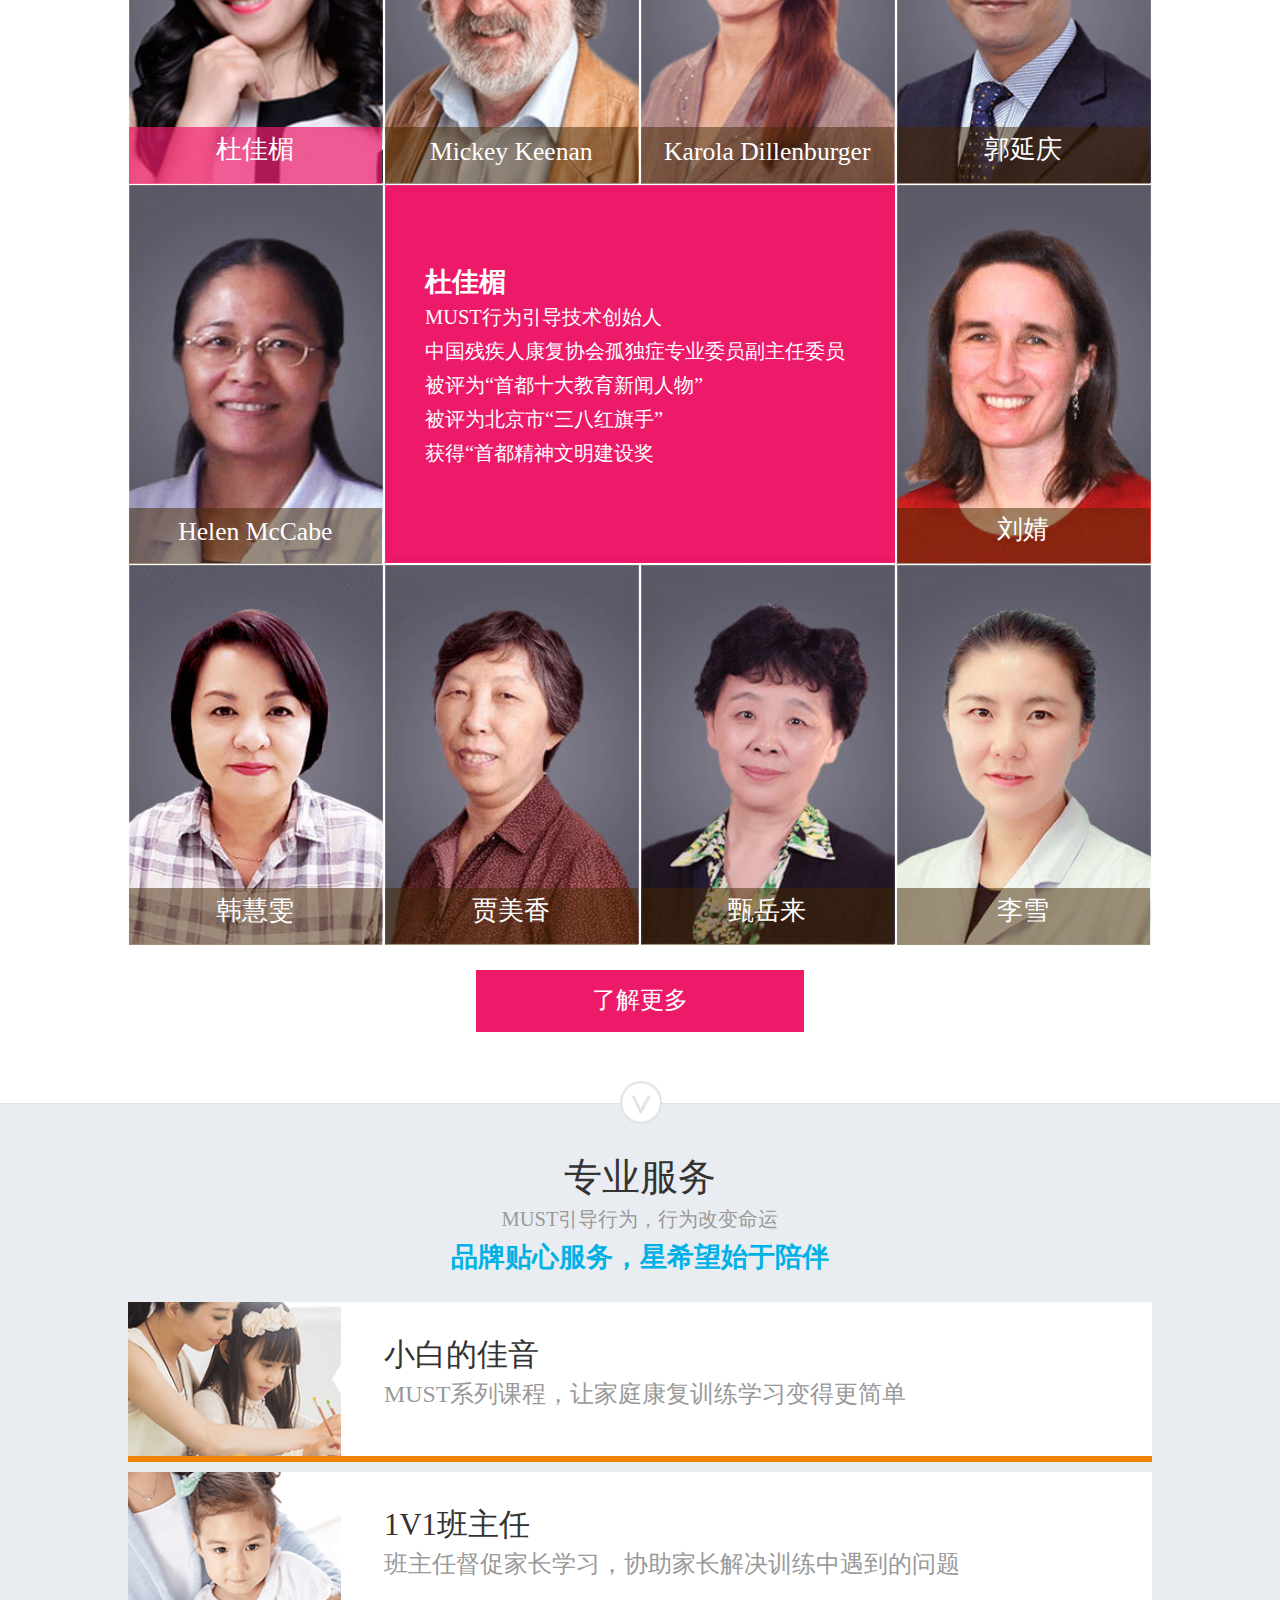
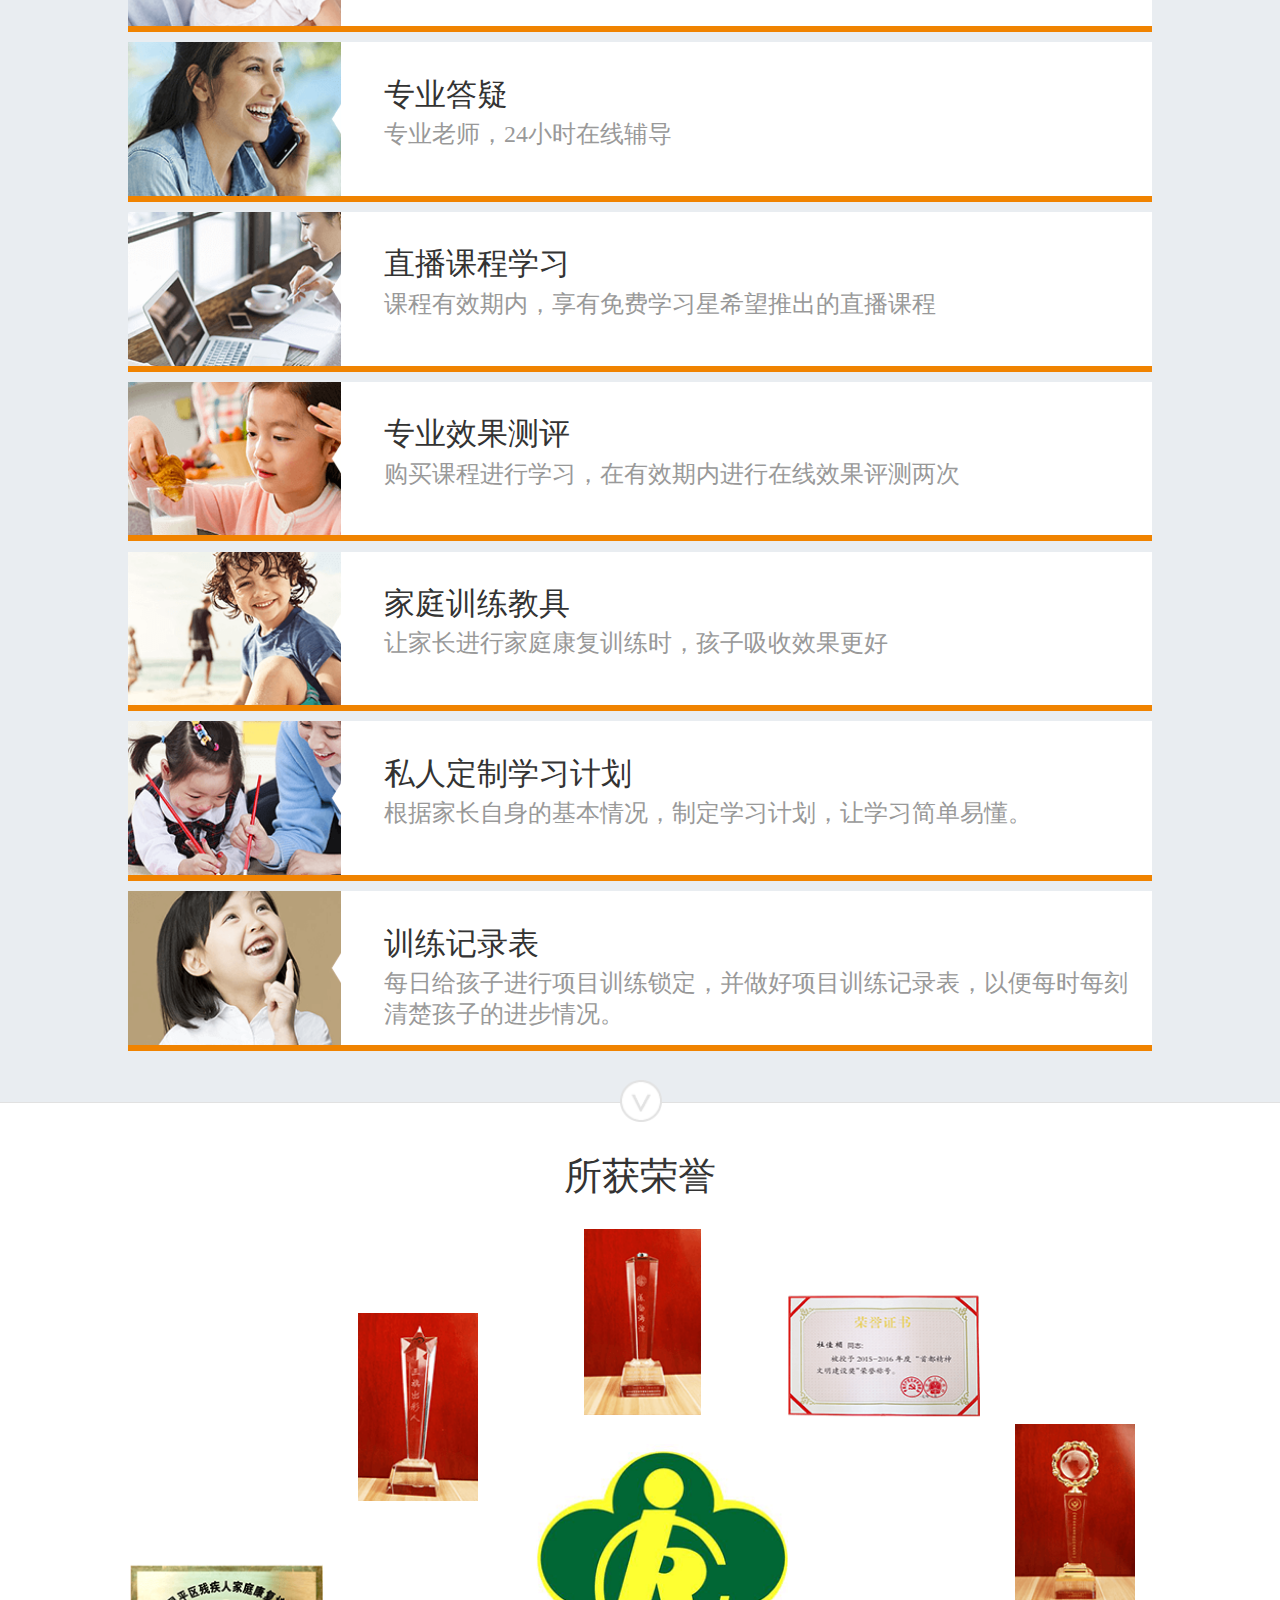
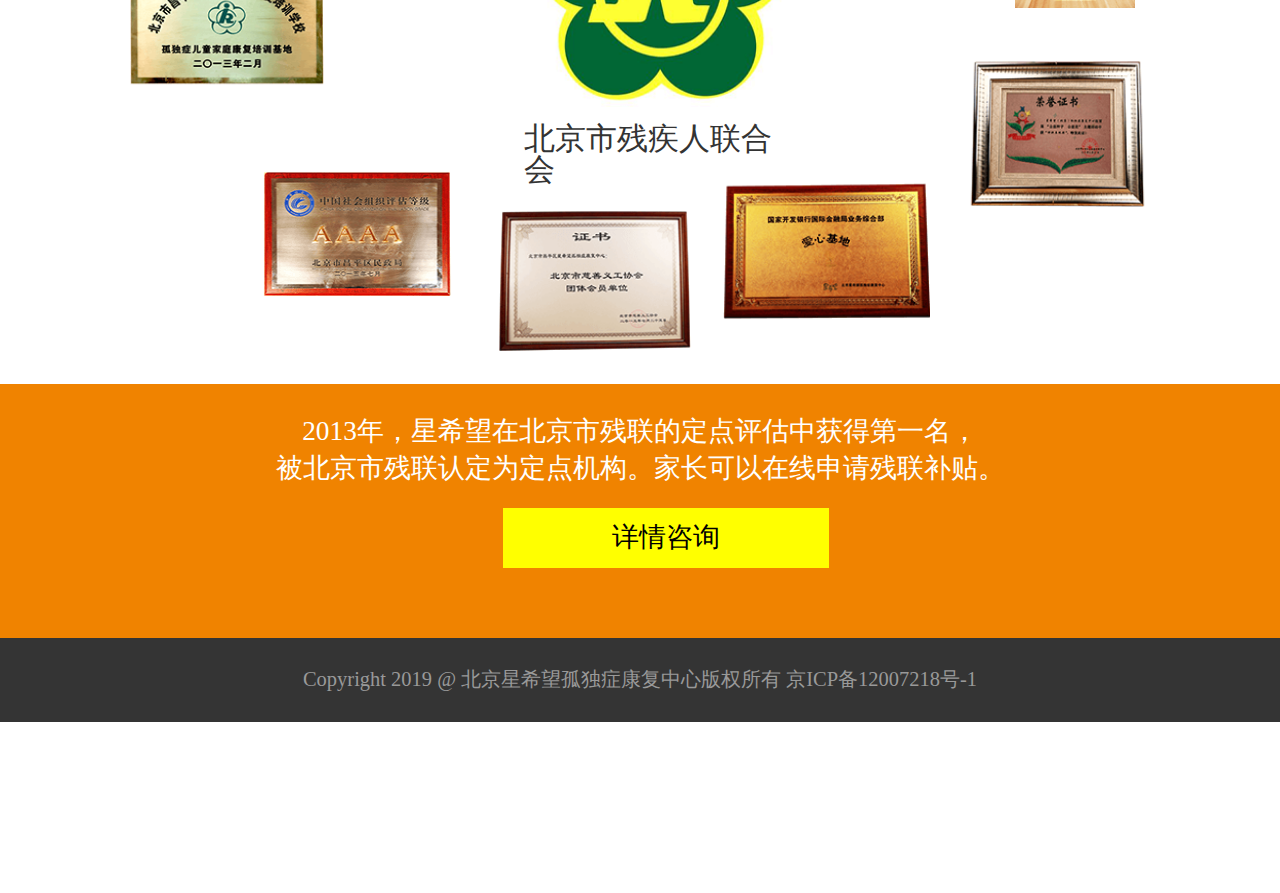
==== commit a0f90f38: "竞价落地页改版" ====
--- a/m-index.html
+++ b/m-index.html
@@ -16,14 +16,13 @@
     <script type="text/javascript">
         //移动端   设计图纸是750px
         $(function(){ 
-                document.querySelector("html").style.opacity = 1;
+            document.querySelector("html").style.opacity = 1;
+            $("html").css("fontSize",parseInt($(window).width()) / 7.5 +"px");
+            $(window).resize(function(){
                 $("html").css("fontSize",parseInt($(window).width()) / 7.5 +"px");
-                $(window).resize(function(){
-                    $("html").css("fontSize",parseInt($(window).width()) / 7.5 +"px");
-                    document.getElementsByTagName("html")[0].style.opacity = 1;
-    
-                });
-           
+                document.getElementsByTagName("html")[0].style.opacity = 1;
+
+            });
         });
     </script>
 </head>
@@ -60,11 +59,11 @@
     <div class="exp-course">
         <div class="content">
             <h3>免费领取<span> 一对一 </span>在线体验课</h3>
-            <div class="from">
+            <div class="form">
                 <div class="form-phone">
                     <input type="phone" placeholder="请输入手机号码" maxlength="11" class="phone">
                     <p class="error"></p>
-                    <div class="from-btn" id="from-btn">立即领取</div>
+                    <div class="form-btn" id="form-btn">立即领取</div>
                 </div>
                 <div class="form-code">
                     <div class="tips"></div>
@@ -77,7 +76,7 @@
                         <input class="name" type="text" placeholder="请输入您家小宝贝名字" >
                     </div> 
                     <p class="error"></p>
-                    <div class="from-btn" id ="from-btn2">立即领取</div>
+                    <div class="form-btn" id ="form-btn2">立即领取</div>
                 </div>
                
             </div>
@@ -610,30 +609,6 @@
             </div>
            
         </div>
-        <div class="circle"></div> 
-    </div>
-    <!-- 表单 -->
-    <div class="form">
-        <div class="content">
-           <div class="form-c clearfix">
-               <div class="f-left fl"></div>
-               <div class="f-right fr">
-                   <h3>免费领取家庭干预试听课</h3>
-                   <div class="f-c">
-                       <div>
-                            <span>孩子年龄：</span><input type="text" placeholder="请输入您的孩子年龄">
-                       </div>
-                       <div>
-                            <span>手机号码：</span><input type="text" placeholder="请输入您的手机号码" id="iphone">
-                       </div>
-                       <div>
-                            <span>所在城市：</span><input type="text" placeholder="请输入您的所在城市">
-                       </div>
-                       <a href="javascript:" class="form-btn" id="submit">提交</a>
-                   </div>
-               </div>
-           </div> 
-        </div>
     </div>
     <!-- footer -->
     <div class="footer">
--- a/mobile/css/index.css
+++ b/mobile/css/index.css
@@ -85,10 +85,12 @@
 }
 .attention .wave-wrap {
   position: absolute;
-  left: .50rem;
-  bottom: .20rem;
-  width: .50rem;
-  height: .50rem;
+  top: 50%;
+  left: 50%;
+  margin-left: -0.5rem;
+  margin-top: -0.5rem;
+  width: 1rem;
+  height: 1rem;
   background: url(../../common/images/btn_play.png);
   background-size: 100% 100%;
   z-index: 4;
@@ -98,9 +100,9 @@
 .attention .wave-wrap .circle3 {
   position: absolute;
   z-index: 3;
-  width: .4rem;
-  height: .4rem;
-  border: .04rem solid #fff;
+  width: .9rem;
+  height: .9rem;
+  border: .05rem solid #fff;
   border-radius: 50%;
   animation: warn 3s ease-out;
   animation-iteration-count: infinite;
@@ -126,32 +128,32 @@
   font-size: .32rem;
   color: #ef8200;
 }
-.exp-course .from {
+.exp-course .form {
   width: 5rem;
   height: 100%;
   margin-left: .5rem;
 }
-.exp-course .from input {
-  font-size: .22rem;
-}
-.exp-course .from .form-phone {
+.exp-course .form input {
+  font-size: .22rem;
+}
+.exp-course .form .form-phone {
   display: block;
 }
-.exp-course .from .phone {
+.exp-course .form .phone {
   width: 100%;
   height: .6rem;
   border: .01rem solid #dfdfdf;
   border-radius: .3rem;
   text-indent: .3rem;
 }
-.exp-course .from .error {
+.exp-course .form .error {
   height: .2rem;
   font-size: .18rem;
   color: red;
   margin-top: .15rem;
   text-indent: .2rem;
 }
-.exp-course .from .from-btn {
+.exp-course .form .form-btn {
   width: 100%;
   height: .7rem;
   text-align: center;
@@ -162,22 +164,22 @@
   border-radius: .5rem;
   margin-top: .2rem;
 }
-.exp-course .from .form-code {
+.exp-course .form .form-code {
   display: none;
 }
-.exp-course .from .form-code .tips {
+.exp-course .form .form-code .tips {
   font-size: .22rem;
   margin-bottom: .2rem;
   text-indent: .10rem;
 }
-.exp-course .from .form-code .text {
+.exp-course .form .form-code .text {
   width: 2.4rem;
   height: .6rem;
   border: .01rem solid #dfdfdf;
   border-radius: .3rem;
   text-indent: .3rem;
 }
-.exp-course .from .form-code .get-captcha {
+.exp-course .form .form-code .get-captcha {
   padding: 0 .2rem;
   height: .6rem;
   line-height: .6rem;
@@ -185,11 +187,11 @@
   border-radius: .3rem;
   font-size: .22rem;
 }
-.exp-course .from .form-code .on {
+.exp-course .form .form-code .on {
   color: #ef8200;
   border-color: #ef8200;
 }
-.exp-course .from .form-code .form-name {
+.exp-course .form .form-code .form-name {
   width: 100%;
   height: .6rem;
   line-height: .6rem;
@@ -199,11 +201,11 @@
   text-indent: .3rem;
   background: #fff;
 }
-.exp-course .from .form-code .form-name span {
+.exp-course .form .form-code .form-name span {
   font-size: .22rem;
   margin-right: .1rem;
 }
-.exp-course .from .form-code .form-name input {
+.exp-course .form .form-code .form-name input {
   height: .58rem;
 }
 .shelter {
@@ -881,79 +883,6 @@
   display: block;
   position: absolute;
 }
-.form {
-  height: 2.77rem;
-  padding-top: .23rem;
-}
-.form .form-c {
-  width: 6rem;
-  height: 2.48rem;
-  border-radius: .07rem;
-  background-color: #01b1e6;
-}
-.form .form-c .f-left {
-  width: 2.07rem;
-  height: 2.00rem;
-  margin: .29rem 0 0 .32rem;
-  background: url(../../common/images/form.png);
-  background-size: 100% 100%;
-}
-.form .form-c .f-right {
-  width: 2.88rem;
-  height: 2.33rem;
-  padding-top: .15rem;
-  margin-right: .38rem;
-}
-.form .form-c .f-right h3 {
-  font-size: .18rem;
-  line-height: .18rem;
-  color: #eff6f8;
-  text-align: center;
-}
-.form .form-c .f-right .f-c {
-  margin-top: .10rem;
-  width: 2.69rem;
-  height: 1.75rem;
-  padding: .19rem 0 0 .19rem;
-  background-color: #ffffff;
-}
-.form .form-c .f-right .f-c div {
-  margin-bottom: .1rem;
-  height: .31rem;
-  position: relative;
-}
-.form .form-c .f-right .f-c span {
-  font-size: .16rem;
-  line-height: .32rem;
-  color: #333333;
-}
-.form .form-c .f-right .f-c input {
-  position: absolute;
-  top: 0;
-  right: .2rem;
-  width: 1.69rem;
-  height: .31rem;
-  line-height: .31rem;
-  border-radius: .15rem;
-  text-indent: .12rem;
-  font-size: .12rem;
-  background-color: #ffffff;
-  border: solid 1px #e1e1e1;
-  color: #999999;
-}
-.form .form-c .f-right .f-c .form-btn {
-  width: 1.09rem;
-  height: .31rem;
-  border-radius: .15rem;
-  font-size: .14rem;
-  line-height: .31rem;
-  letter-spacing: .06rem;
-  margin: .17rem 0 0 .78rem;
-  background-color: #f22b43;
-  color: #ffff00;
-  text-align: center;
-  display: block;
-}
 .footer {
   width: 100%;
   height: .5rem;
